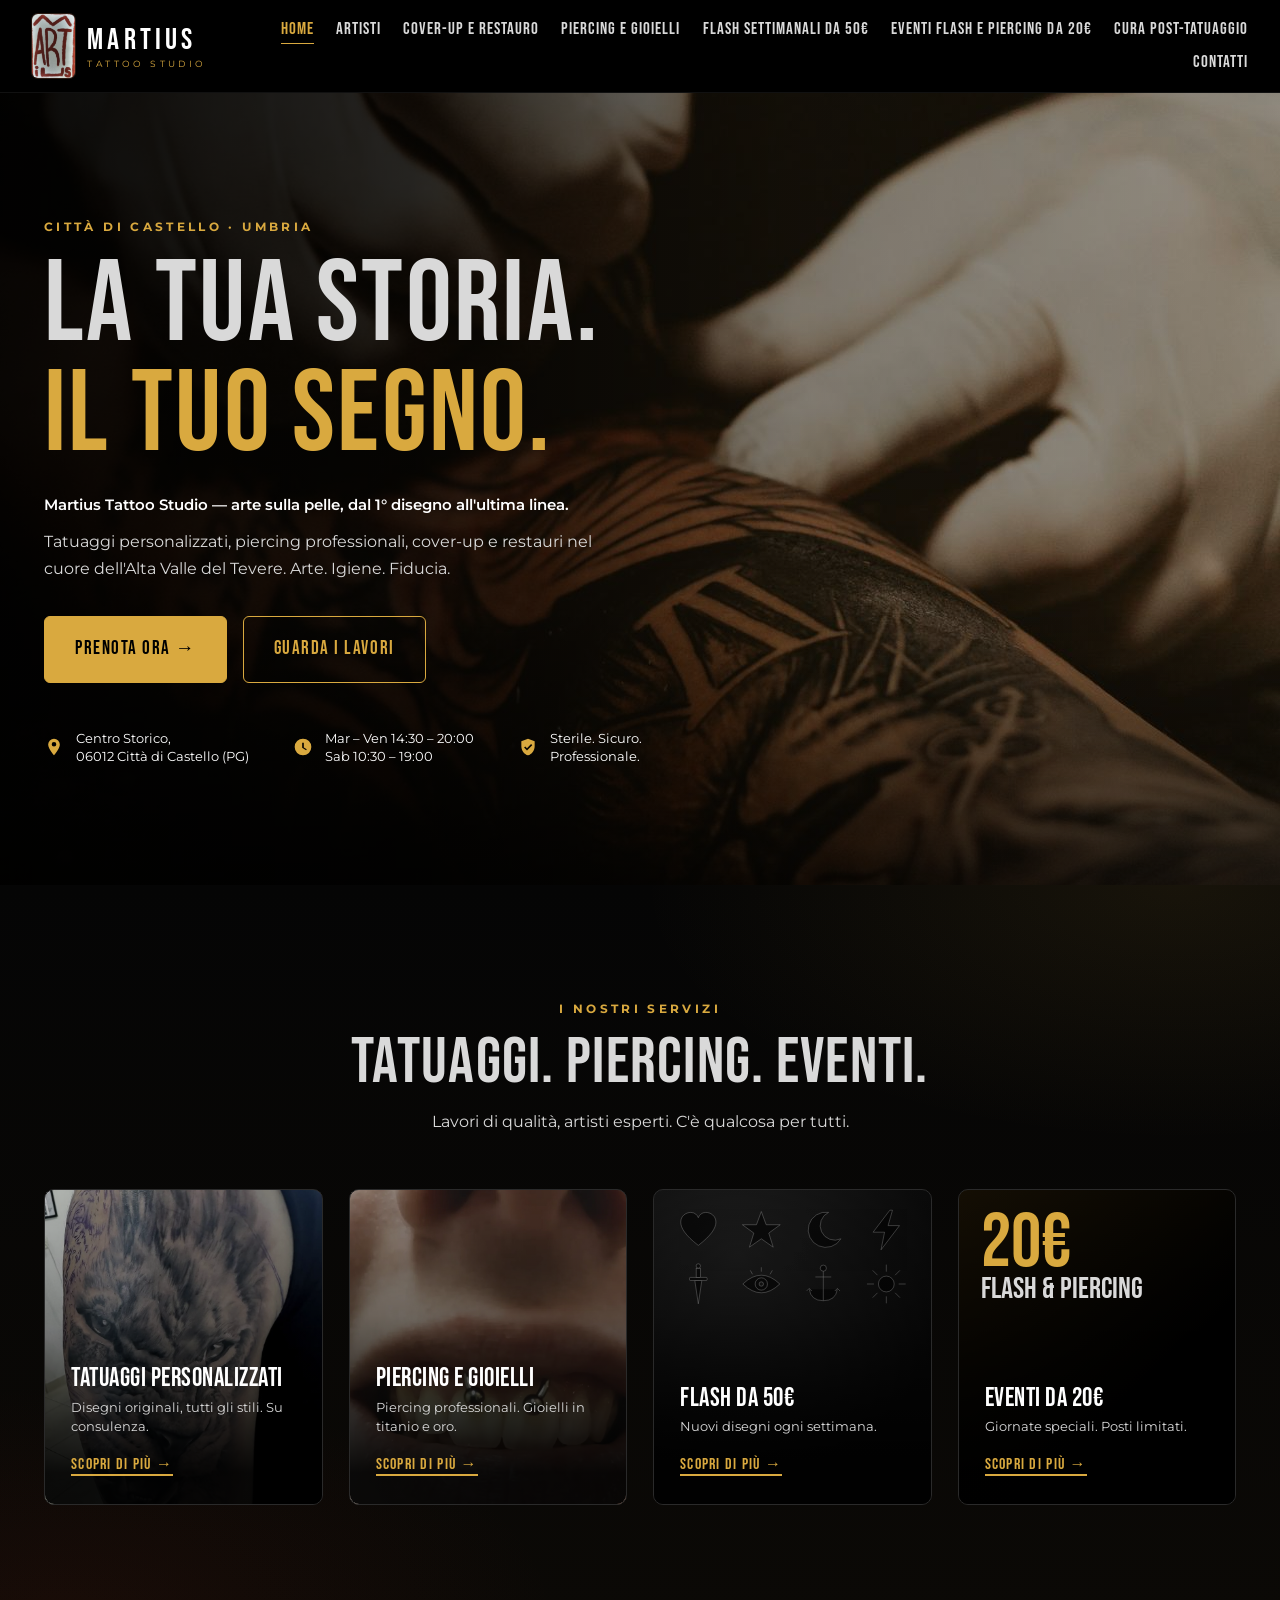
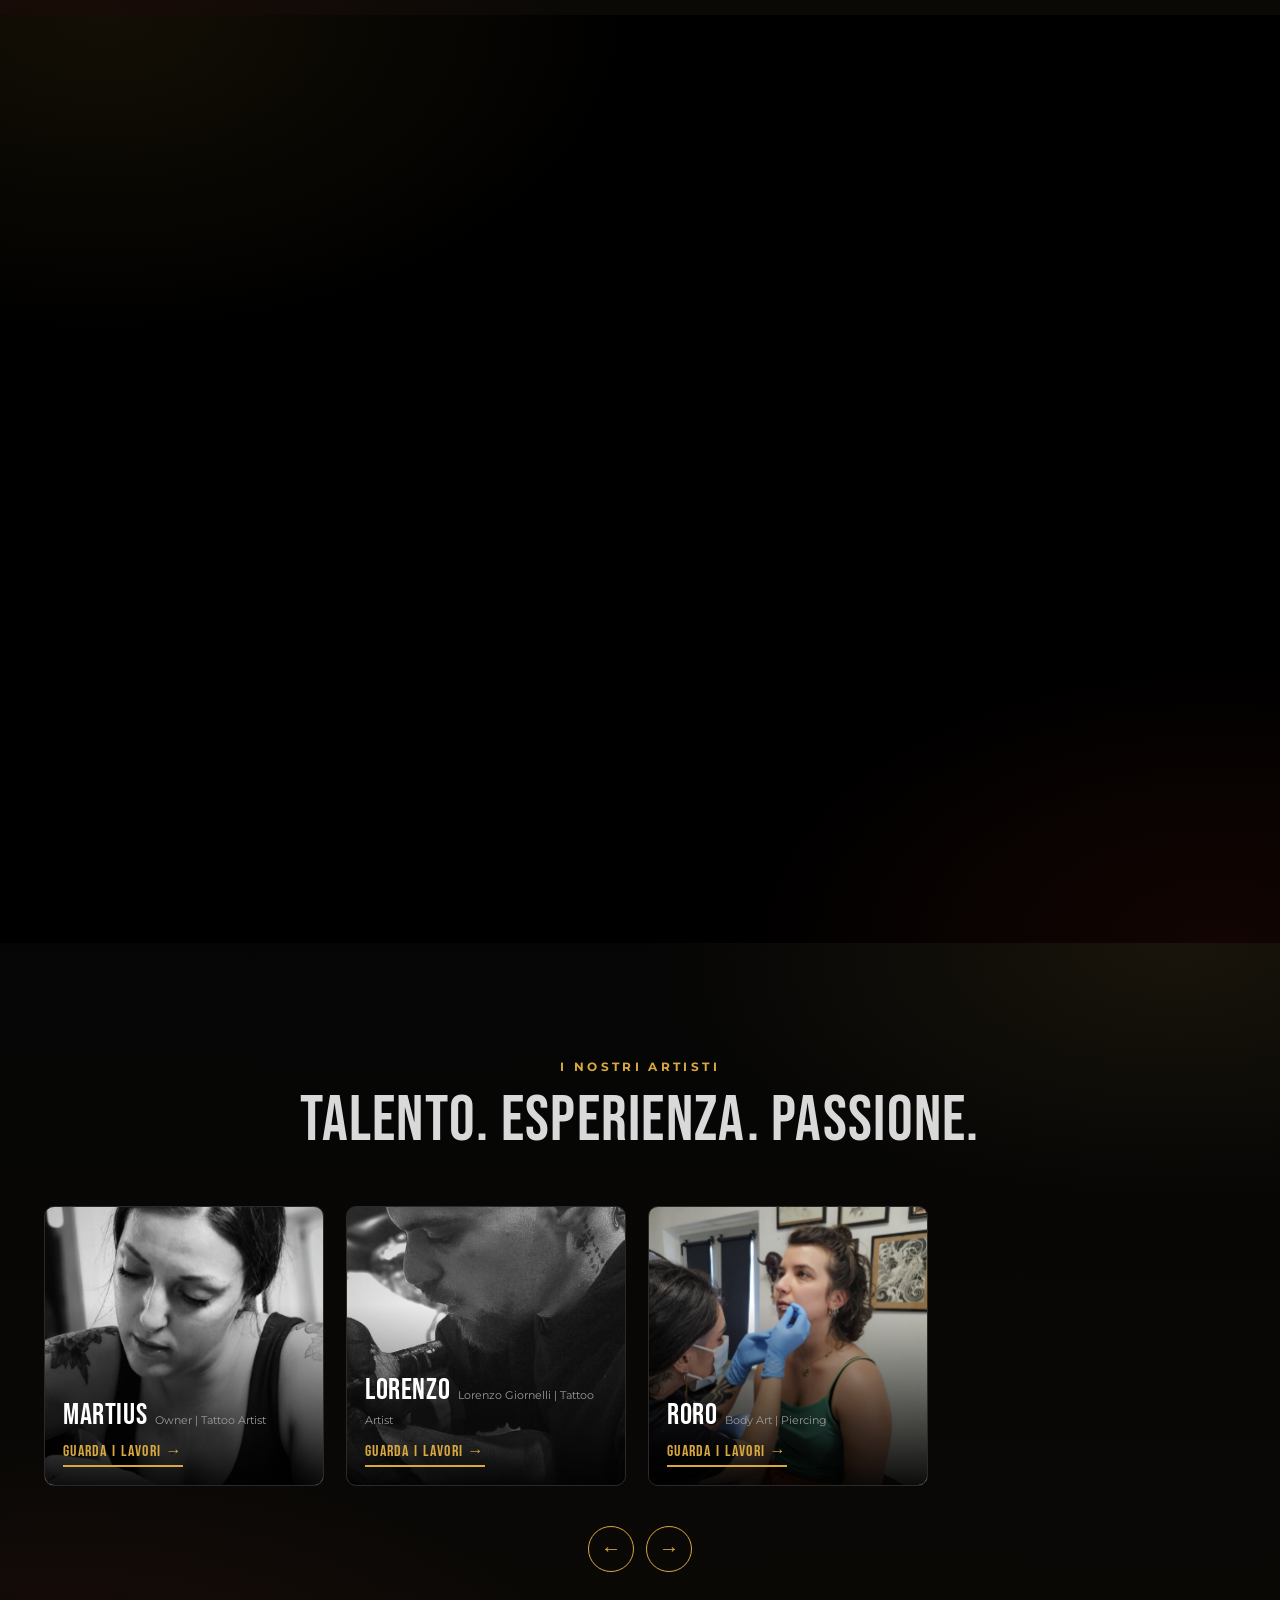
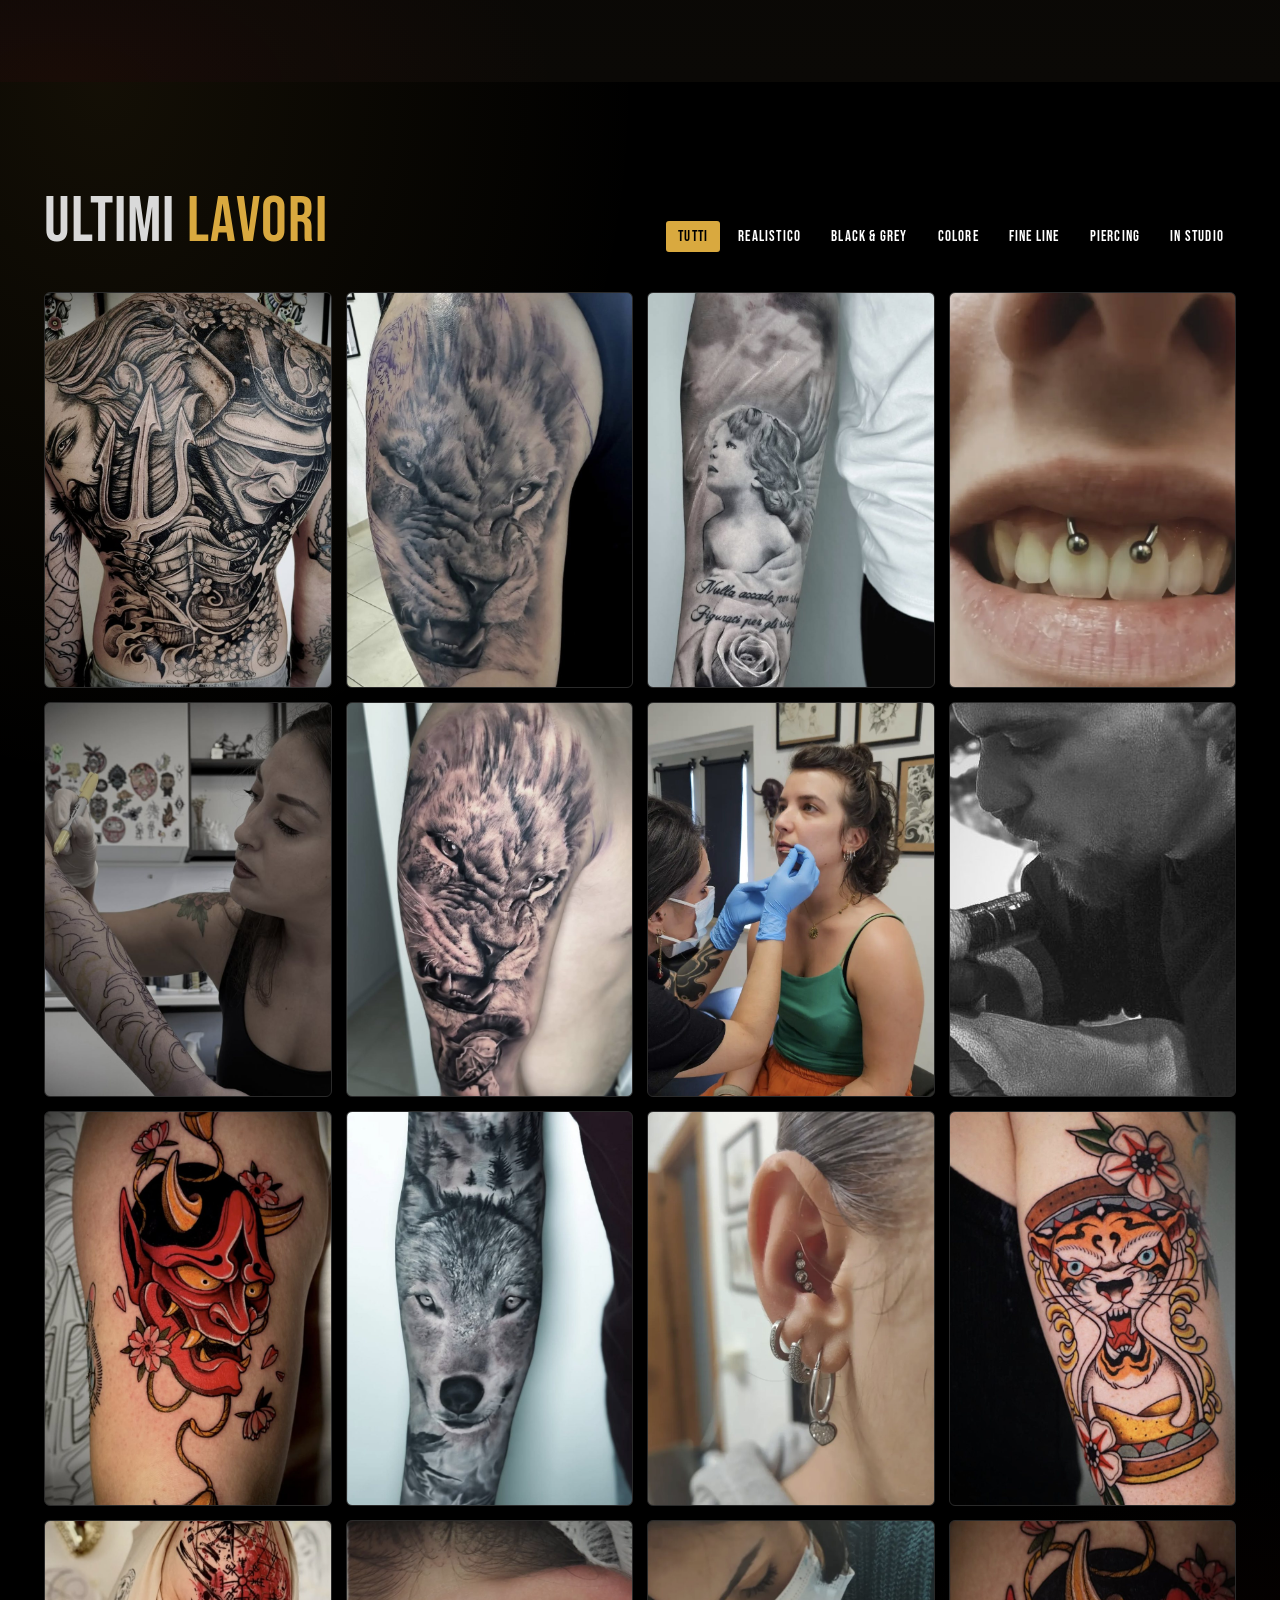
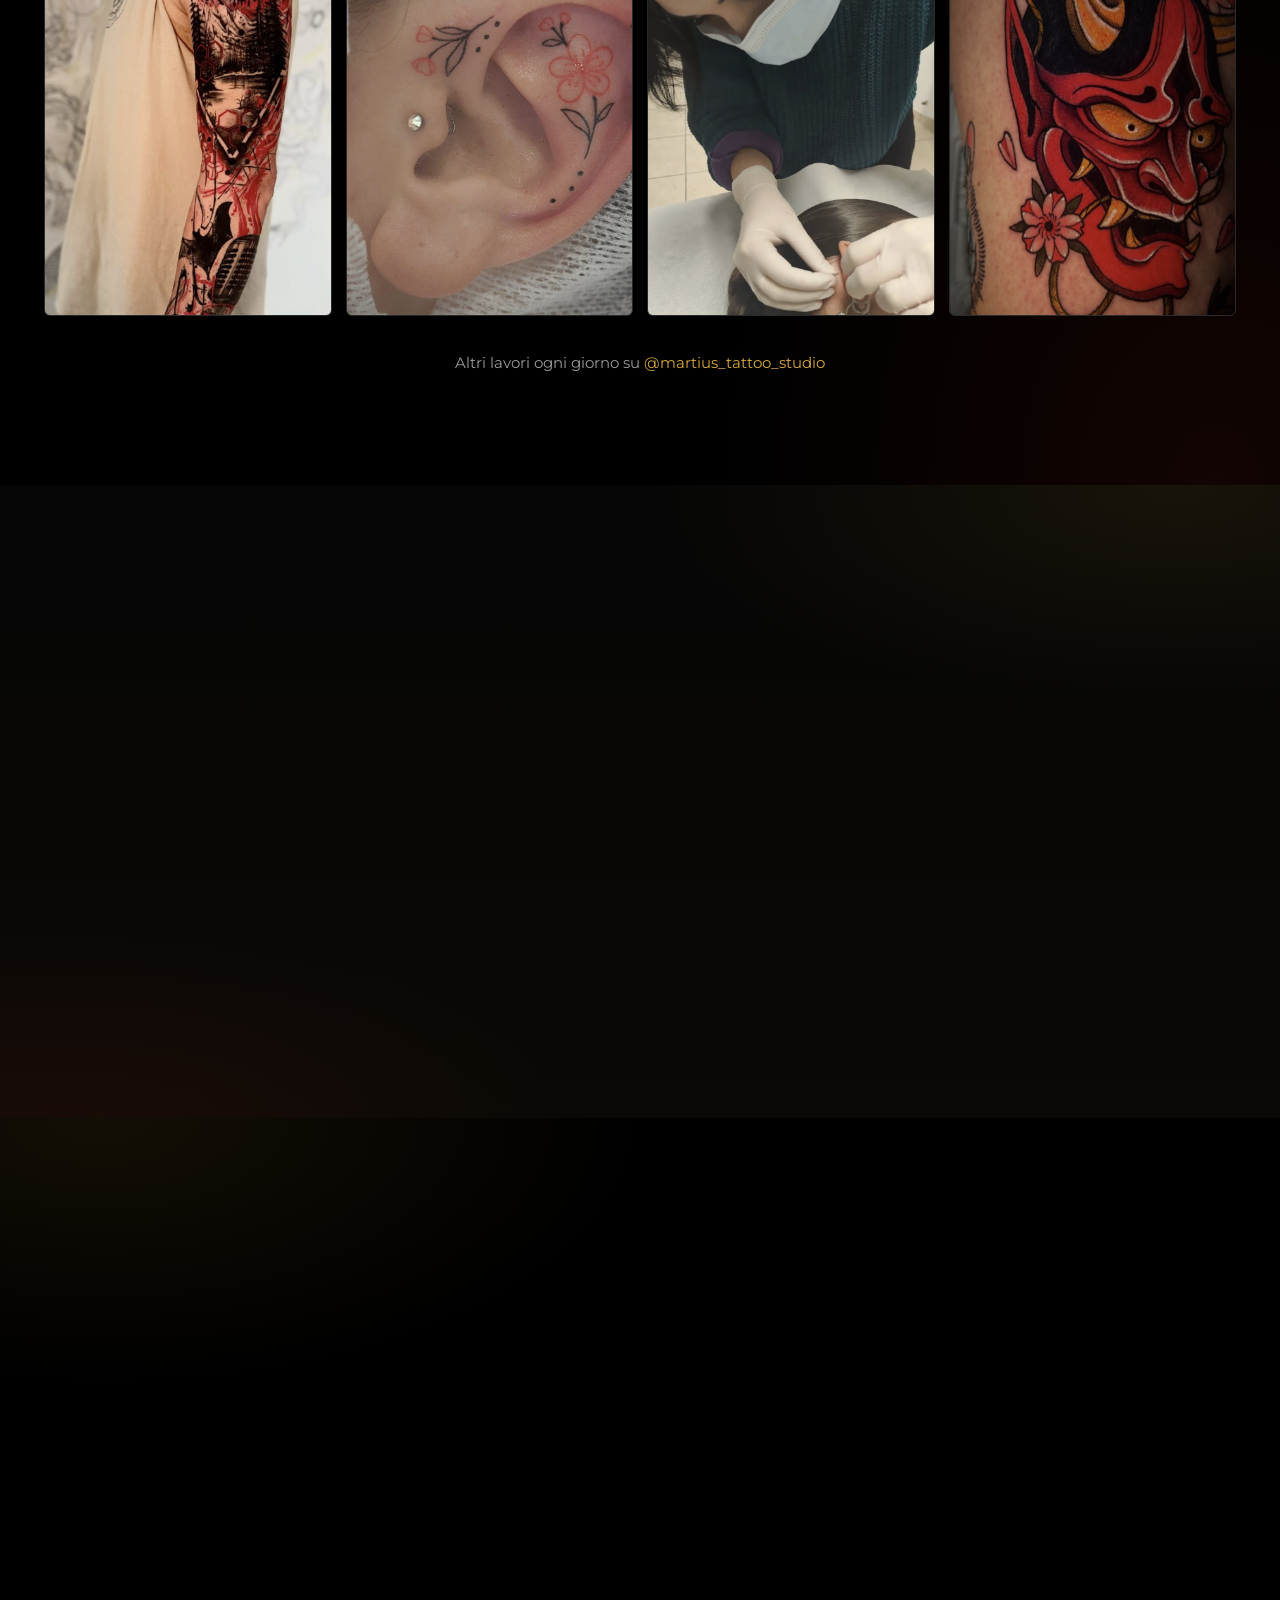
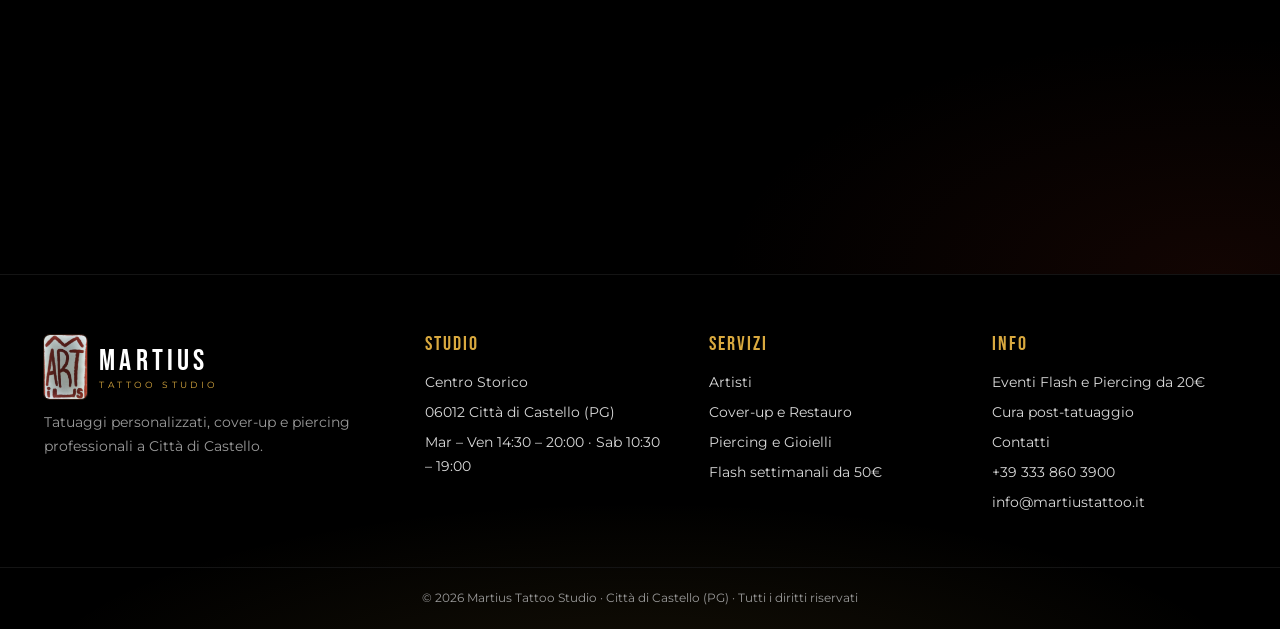
==== index.html @ 90e28e5b "Sito Martius Tattoo Studio Sito statico in 8 pagine per Martius Tattoo Studio a Città di Castello: h" ====
<!DOCTYPE html>
<html lang="it">
<head>
<meta charset="utf-8">
<meta name="viewport" content="width=device-width, initial-scale=1">
<title>Martius Tattoo Studio | Tatuaggi e Piercing a Città di Castello</title>
<meta name="description" content="Martius Tattoo Studio a Città di Castello (PG): tatuaggi personalizzati, piercing, cover-up, flash ed eventi. Prenota la tua consulenza.">
<meta property="og:title" content="Martius Tattoo Studio | Tatuaggi e Piercing a Città di Castello">
<meta property="og:description" content="Martius Tattoo Studio a Città di Castello (PG): tatuaggi personalizzati, piercing, cover-up, flash ed eventi. Prenota la tua consulenza.">
<meta property="og:image" content="img/martius-al-lavoro.jpg">
<link rel="icon" type="image/png" href="img/favicon.png">
<link rel="preconnect" href="https://fonts.googleapis.com">
<link rel="preconnect" href="https://fonts.gstatic.com" crossorigin>
<link href="https://fonts.googleapis.com/css2?family=Bebas+Neue&family=Montserrat:wght@400;500;600;700&display=swap" rel="stylesheet">
<link rel="stylesheet" href="css/style.css">
</head>
<body>
<header class="site-header">
  <div class="nav-wrap">
    <a href="index.html" class="logo" aria-label="Martius Tattoo Studio - Home">
      <img class="logo-img" src="img/logo-martius.png" alt="Logo Martius" width="171" height="253">
      <span class="logo-text">MARTIUS<small>TATTOO STUDIO</small></span>
    </a>
    <button class="burger" aria-label="Apri menu" aria-expanded="false"><span></span></button>
    <nav class="main-nav" aria-label="Menu principale">
      <ul>
        <li><a href="index.html" class="active" aria-current="page">Home</a></li>
        <li><a href="artisti.html">Artisti</a></li>
        <li><a href="cover-up.html">Cover-up e Restauro</a></li>
        <li><a href="piercing.html">Piercing e Gioielli</a></li>
        <li><a href="flash.html">Flash settimanali da 50€</a></li>
        <li><a href="eventi.html">Eventi Flash e Piercing da 20€</a></li>
        <li><a href="aftercare.html">Cura post-tatuaggio</a></li>
        <li><a href="contatti.html">Contatti</a></li>
      </ul>
    </nav>
  </div>
</header>
<main>
<section class="hero" style="background-image:url('img/hero-home.jpg')">
  <div class="container">
    <span class="eyebrow">Città di Castello · Umbria</span>
    <h1>LA TUA STORIA.<br><span class="gold">IL TUO SEGNO.</span></h1>
    <p class="tagline">Martius Tattoo Studio — arte sulla pelle, dal 1° disegno all'ultima linea.</p>
    <p class="lead">Tatuaggi personalizzati, piercing professionali, cover-up e restauri nel cuore dell'Alta Valle del Tevere. Arte. Igiene. Fiducia.</p>
    <div class="hero-actions">
      <a href="contatti.html#prenota" class="btn btn-gold">PRENOTA ORA →</a>
      <a href="#lavori" class="btn btn-outline">GUARDA I LAVORI</a>
    </div>
    <div class="hero-info">
      <div><svg viewBox="0 0 24 24"><path d="M12 2a7 7 0 0 0-7 7c0 5.2 7 13 7 13s7-7.8 7-13a7 7 0 0 0-7-7zm0 9.5A2.5 2.5 0 1 1 12 6a2.5 2.5 0 0 1 0 5.5z"/></svg><span>Centro Storico,<br>06012 Città di Castello (PG)</span></div>
      <div><svg viewBox="0 0 24 24"><path d="M12 2a10 10 0 1 0 0 20 10 10 0 0 0 0-20zm1 10.6 3.5 2.1-.8 1.3L11 13V7h2z"/></svg><span>Mar – Ven 14:30 – 20:00<br>Sab 10:30 – 19:00</span></div>
      <div><svg viewBox="0 0 24 24"><path d="M12 2 4 5v6c0 5 3.4 9.7 8 11 4.6-1.3 8-6 8-11V5zm-1.2 14.2-3.5-3.5 1.4-1.4 2.1 2.1 4.9-4.9 1.4 1.4z"/></svg><span>Sterile. Sicuro.<br>Professionale.</span></div>
    </div>
  </div>
</section>

<section class="section">
  <div class="container">
    <div class="section-head center reveal">
      <span class="eyebrow">I nostri servizi</span>
      <h2>TATUAGGI. PIERCING. EVENTI.</h2>
      <p class="lead">Lavori di qualità, artisti esperti. C'è qualcosa per tutti.</p>
    </div>
    <div class="grid-4">
      <a href="artisti.html" class="service-card reveal" style="background-image:url('img/leone-spalla.jpg')">
        <div><h3>TATUAGGI PERSONALIZZATI</h3><p>Disegni originali, tutti gli stili. Su consulenza.</p><span class="link-gold">SCOPRI DI PIÙ →</span></div>
      </a>
      <a href="piercing.html" class="service-card reveal" style="background-image:url('img/piercing-smiley.jpg')">
        <div><h3>PIERCING E GIOIELLI</h3><p>Piercing professionali. Gioielli in titanio e oro.</p><span class="link-gold">SCOPRI DI PIÙ →</span></div>
      </a>
      <a href="flash.html" class="service-card flash-bg reveal">
        <div class="flash-icons"><svg viewBox="0 0 100 100" aria-hidden="true"><path class="fill-red" d="M50 85C20 62 10 45 10 32 10 18 22 10 33 10c9 0 15 6 17 12 2-6 8-12 17-12 11 0 23 8 23 22 0 13-10 30-40 53z"/></svg><svg viewBox="0 0 100 100" aria-hidden="true"><polygon class="fill-gold" points="50,8 61,38 93,38 67,57 77,89 50,70 23,89 33,57 7,38 39,38"/></svg><svg viewBox="0 0 100 100" aria-hidden="true"><path class="fill-gold" d="M62 10a40 40 0 1 0 28 60A32 32 0 1 1 62 10z"/></svg><svg viewBox="0 0 100 100" aria-hidden="true"><polygon class="fill-gold" points="58,5 20,55 46,55 38,95 80,40 54,40 64,5"/></svg><svg viewBox="0 0 100 100" aria-hidden="true"><polygon points="50,95 42,42 58,42"/><rect class="fill-gold" x="30" y="35" width="40" height="7" rx="2"/><rect x="45" y="14" width="10" height="21"/><circle class="fill-red" cx="50" cy="9" r="5"/></svg><svg viewBox="0 0 100 100" aria-hidden="true"><path d="M8 50Q50 10 92 50 50 90 8 50z"/><circle class="fill-gold" cx="50" cy="50" r="14"/><circle cx="50" cy="50" r="5" style="fill:#111"/><path d="M30 28l-5-9M50 22V12M70 28l5-9"/></svg><svg viewBox="0 0 100 100" aria-hidden="true"><circle cx="50" cy="14" r="7"/><path d="M50 21v67M32 34h36M18 62q4 26 32 26t32-26M12 66l6-6 6 6M76 66l6-6 6 6"/></svg><svg viewBox="0 0 100 100" aria-hidden="true"><circle class="fill-gold" cx="50" cy="50" r="18"/><path d="M50 6v16M50 78v16M6 50h16M78 50h16M19 19l11 11M70 70l11 11M81 19 70 30M30 70 19 81"/></svg></div>
        <div><h3>FLASH DA 50€</h3><p>Nuovi disegni ogni settimana.</p><span class="link-gold">SCOPRI DI PIÙ →</span></div>
      </a>
      <a href="eventi.html" class="service-card event-bg reveal">
        <div class="event-badge">20€<small>FLASH &amp; PIERCING</small></div>
        <div><h3>EVENTI DA 20€</h3><p>Giornate speciali. Posti limitati.</p><span class="link-gold">SCOPRI DI PIÙ →</span></div>
      </a>
    </div>
  </div>
</section>

<section class="section">
  <div class="container grid-2">
    <div class="split-img reveal" style="background-image:url('img/schiena-samurai.jpg')"></div>
    <div class="split-text reveal">
      <span class="eyebrow">Diamo nuova vita</span>
      <h2 class="big-title">COVER-UP<br><span class="gold">E RESTAURO</span></h2>
      <p class="tagline">Copriamo. Ripariamo. Trasformiamo.</p>
      <p>Linee sbiadite, colori spenti, un nome che non vuoi più vedere: valutiamo insieme il tatuaggio esistente e progettiamo una copertura o un restauro su misura per ridargli carattere.</p>
      <a href="cover-up.html" class="btn btn-gold">SCOPRI COVER-UP E RESTAURO</a>
    </div>
  </div>
</section>

<section class="section">
  <div class="container">
    <div class="section-head center reveal">
      <span class="eyebrow">I nostri artisti</span>
      <h2>TALENTO. ESPERIENZA. PASSIONE.</h2>
    </div>
    <div class="artists-track">
      <a href="artisti.html#martius" class="artist-card" style="background-image:url('img/martius-owner.jpg')">
        <div><h3>MARTIUS</h3><span class="styles">Owner | Tattoo Artist</span><br><span class="link-gold">GUARDA I LAVORI →</span></div>
      </a>
      <a href="artisti.html#lorenzo" class="artist-card" style="background-image:url('img/lorenzo-giornelli.jpg')">
        <div><h3>LORENZO</h3><span class="styles">Lorenzo Giornelli | Tattoo Artist</span><br><span class="link-gold">GUARDA I LAVORI →</span></div>
      </a>
      <a href="artisti.html#roro" class="artist-card" style="background-image:url('img/piercing-in-studio.jpg')">
        <div><h3>RORO</h3><span class="styles">Body Art | Piercing</span><br><span class="link-gold">GUARDA I LAVORI →</span></div>
      </a>
    </div>
    <div class="track-controls">
      <button data-scroll="-1" aria-label="Precedente">←</button>
      <button data-scroll="1" aria-label="Successivo">→</button>
    </div>
  </div>
</section>

<section class="section" id="lavori">
  <div class="container">
    <div class="gallery-head">
      <h2 class="reveal">ULTIMI <span class="gold">LAVORI</span></h2>
      <div class="filters" data-target="#gallery">
        <button class="active" data-filter="all">TUTTI</button>
        <button data-filter="realistico">REALISTICO</button>
        <button data-filter="black-grey">BLACK &amp; GREY</button>
        <button data-filter="colore">COLORE</button>
        <button data-filter="fine-line">FINE LINE</button>
        <button data-filter="piercing">PIERCING</button>
        <button data-filter="studio">IN STUDIO</button>
      </div>
    </div>
    <div class="gallery" id="gallery">
    <figure data-cat="black-grey realistico" data-full="img/schiena-samurai.jpg" aria-label="Schiena completa: samurai e Poseidone" role="button" tabindex="0" style="background-image:url('img/schiena-samurai.jpg')"></figure>
    <figure data-cat="black-grey realistico" data-full="img/leone-spalla.jpg" aria-label="Leone realistico sulla spalla" role="button" tabindex="0" style="background-image:url('img/leone-spalla.jpg')"></figure>
    <figure data-cat="black-grey realistico" data-full="img/angelo-realistico.jpg" aria-label="Angelo e rosa realistici sull'avambraccio" role="button" tabindex="0" style="background-image:url('img/angelo-realistico.jpg')"></figure>
    <figure data-cat="piercing" data-full="img/piercing-smiley.jpg" aria-label="Piercing smiley" role="button" tabindex="0" style="background-image:url('img/piercing-smiley.jpg')"></figure>
    <figure data-cat="studio" data-full="img/martius-al-lavoro.jpg" aria-label="Martius al lavoro in studio" role="button" tabindex="0" style="background-image:url('img/martius-al-lavoro.jpg')"></figure>
    <figure data-cat="black-grey realistico" data-full="img/leone-spalla-2.jpg" aria-label="Leone realistico, vista laterale" role="button" tabindex="0" style="background-image:url('img/leone-spalla-2.jpg')"></figure>
    <figure data-cat="piercing studio" data-full="img/piercing-in-studio.jpg" aria-label="Piercing al labbro in studio" role="button" tabindex="0" style="background-image:url('img/piercing-in-studio.jpg')"></figure>
    <figure data-cat="studio" data-full="img/lorenzo-giornelli.jpg" aria-label="Lorenzo Giornelli al lavoro" role="button" tabindex="0" style="background-image:url('img/lorenzo-giornelli.jpg')"></figure>
    <figure data-cat="colore" data-full="img/hannya-colore.jpg" aria-label="Maschera hannya a colori con fiori di ciliegio" role="button" tabindex="0" style="background-image:url('img/hannya-colore.jpg')"></figure>
    <figure data-cat="black-grey realistico" data-full="img/lupo-realistico.jpg" aria-label="Lupo realistico sull'avambraccio" role="button" tabindex="0" style="background-image:url('img/lupo-realistico.jpg')"></figure>
    <figure data-cat="piercing" data-full="img/piercing-orecchio.jpg" aria-label="Piercing multipli all'orecchio" role="button" tabindex="0" style="background-image:url('img/piercing-orecchio.jpg')"></figure>
    <figure data-cat="colore" data-full="img/tigre-clessidra.jpg" aria-label="Tigre e clessidra a colori" role="button" tabindex="0" style="background-image:url('img/tigre-clessidra.jpg')"></figure>
    <figure data-cat="colore" data-full="img/manica-rosso-nero.jpg" aria-label="Manica rosso e nero" role="button" tabindex="0" style="background-image:url('img/manica-rosso-nero.jpg')"></figure>
    <figure data-cat="fine-line piercing" data-full="img/fine-line-orecchio.jpg" aria-label="Fine line floreale sull'orecchio con piercing" role="button" tabindex="0" style="background-image:url('img/fine-line-orecchio.jpg')"></figure>
    <figure data-cat="piercing studio" data-full="img/piercing-orecchio-lavoro.jpg" aria-label="Piercing all'orecchio in studio" role="button" tabindex="0" style="background-image:url('img/piercing-orecchio-lavoro.jpg')"></figure>
    <figure data-cat="colore" data-full="img/hannya-colore-2.jpg" aria-label="Maschera hannya, dettaglio" role="button" tabindex="0" style="background-image:url('img/hannya-colore-2.jpg')"></figure>
    </div>
    <p class="center sub" style="margin-top:34px">Altri lavori ogni giorno su <a class="gold" href="https://www.instagram.com/martius_tattoo_studio/" target="_blank" rel="noopener">@martius_tattoo_studio</a></p>
  </div>
</section>

<section class="section">
  <div class="container">
    <div class="section-head center reveal">
      <span class="eyebrow">Perché scegliere Martius</span>
      <h2>FATTO BENE. <span class="gold">FATTO PER TE.</span></h2>
    </div>
    <div class="grid-3">
      <div class="card reveal">
        <svg class="icon" viewBox="0 0 24 24"><path d="M12 20h9M16.5 3.5a2.1 2.1 0 0 1 3 3L7 19l-4 1 1-4z"/></svg>
        <h3>PROGETTO SU MISURA</h3>
        <p>Ogni tatuaggio nasce da una consulenza gratuita: ascoltiamo la tua idea e la disegniamo solo per te.</p>
      </div>
      <div class="card reveal">
        <svg class="icon" viewBox="0 0 24 24"><path d="M12 2 4 5v6c0 5 3.4 9.7 8 11 4.6-1.3 8-6 8-11V5z"/><path d="m9 12 2 2 4-4"/></svg>
        <h3>IGIENE CERTIFICATA</h3>
        <p>Materiale sterile e monouso, superfici sanificate e procedure conformi alle norme igienico-sanitarie.</p>
      </div>
      <div class="card reveal">
        <svg class="icon" viewBox="0 0 24 24"><path d="M20.8 4.6a5.5 5.5 0 0 0-7.8 0L12 5.7l-1-1a5.5 5.5 0 0 0-7.8 7.7l1 1L12 21l7.8-7.6 1-1a5.5 5.5 0 0 0 0-7.8z"/></svg>
        <h3>SEGUITI ANCHE DOPO</h3>
        <p>Istruzioni scritte per la cura e un ritocco di controllo: restiamo al tuo fianco fino alla guarigione.</p>
      </div>
    </div>
  </div>
</section>

<section class="section" id="visita">
  <div class="container visit">
    <div class="reveal">
      <h2>VIENI DA<br><span class="gold">MARTIUS</span></h2>
      <ul class="contact-list">
        <li><svg viewBox="0 0 24 24"><path d="M12 2a7 7 0 0 0-7 7c0 5.2 7 13 7 13s7-7.8 7-13a7 7 0 0 0-7-7zm0 9.5A2.5 2.5 0 1 1 12 6a2.5 2.5 0 0 1 0 5.5z"/></svg><span>Centro Storico, 06012 Città di Castello (PG)</span></li>
        <li><svg viewBox="0 0 24 24"><path d="M6.6 10.8a15.1 15.1 0 0 0 6.6 6.6l2.2-2.2a1 1 0 0 1 1-.25 11.4 11.4 0 0 0 3.6.57 1 1 0 0 1 1 1V20a1 1 0 0 1-1 1A17 17 0 0 1 3 4a1 1 0 0 1 1-1h3.5a1 1 0 0 1 1 1c0 1.25.2 2.45.57 3.57a1 1 0 0 1-.25 1z"/></svg><a href="tel:+393338603900">+39 333 860 3900</a></li>
        <li><svg viewBox="0 0 24 24"><path d="M20 4H4a2 2 0 0 0-2 2v12a2 2 0 0 0 2 2h16a2 2 0 0 0 2-2V6a2 2 0 0 0-2-2zm0 4-8 5-8-5V6l8 5 8-5z"/></svg><a href="mailto:info@martiustattoo.it">info@martiustattoo.it</a></li>
        <li><svg viewBox="0 0 24 24"><path d="M12 2a10 10 0 1 0 0 20 10 10 0 0 0 0-20zm1 10.6 3.5 2.1-.8 1.3L11 13V7h2z"/></svg><span>Mar – Ven 14:30 – 20:00 · Sab 10:30 – 19:00 — su appuntamento</span></li>
      </ul>
      <a href="contatti.html#prenota" class="btn btn-gold">PRENOTA IL TUO APPUNTAMENTO →</a><br>
      <a href="https://www.google.com/maps/dir/?api=1&destination=Citt%C3%A0+di+Castello+PG" target="_blank" rel="noopener" class="directions"><svg viewBox="0 0 24 24"><path d="M12 2a7 7 0 0 0-7 7c0 5.2 7 13 7 13s7-7.8 7-13a7 7 0 0 0-7-7zm0 9.5A2.5 2.5 0 1 1 12 6a2.5 2.5 0 0 1 0 5.5z"/></svg> Indicazioni stradali →</a>
      <div class="socials">
        <a href="https://www.instagram.com/martius_tattoo_studio/" target="_blank" rel="noopener" aria-label="Instagram"><svg viewBox="0 0 24 24"><path d="M12 7a5 5 0 1 0 0 10 5 5 0 0 0 0-10zm0 8.2a3.2 3.2 0 1 1 0-6.4 3.2 3.2 0 0 1 0 6.4zM17.3 5.5a1.2 1.2 0 1 0 0 2.4 1.2 1.2 0 0 0 0-2.4zM12 2c-2.7 0-3 0-4.1.06C4.3 2.2 2.2 4.3 2.06 7.9 2 9 2 9.3 2 12s0 3 .06 4.1c.16 3.6 2.24 5.7 5.84 5.84C9 22 9.3 22 12 22s3 0 4.1-.06c3.6-.16 5.7-2.24 5.84-5.84C22 15 22 14.7 22 12s0-3-.06-4.1C21.8 4.3 19.7 2.2 16.1 2.06 15 2 14.7 2 12 2zm0 1.8c2.67 0 2.98 0 4.04.06 2.7.12 3.97 1.4 4.1 4.1.05 1.05.06 1.37.06 4.04s0 2.98-.06 4.04c-.13 2.7-1.4 3.97-4.1 4.1-1.06.05-1.37.06-4.04.06s-2.98 0-4.04-.06c-2.7-.13-3.97-1.4-4.1-4.1C3.8 14.98 3.8 14.67 3.8 12s0-2.98.06-4.04c.13-2.7 1.4-3.97 4.1-4.1C9.02 3.8 9.33 3.8 12 3.8z"/></svg></a>
        <a href="https://wa.me/393338603900" target="_blank" rel="noopener" aria-label="WhatsApp"><svg viewBox="0 0 24 24"><path d="M12 2a10 10 0 0 0-8.6 15.1L2 22l5-1.3A10 10 0 1 0 12 2zm5.3 14.1c-.2.6-1.3 1.2-1.8 1.2-.5.1-1 .1-3.3-.8-2.8-1.2-4.6-4-4.7-4.2-.1-.2-1.1-1.5-1.1-2.9s.7-2 1-2.3c.2-.3.5-.3.7-.3h.5c.2 0 .4 0 .6.5l.9 2.1c.1.2.1.4 0 .5l-.3.5-.4.5c-.1.1-.3.3-.1.6.2.3.8 1.3 1.7 2.1 1.2 1 2.1 1.4 2.4 1.5.3.1.5.1.6-.1l.9-1.1c.2-.3.4-.2.7-.1l2 1c.3.1.5.2.5.3.1.2.1.6-.1 1.1z"/></svg></a>
        <a href="#" aria-label="Facebook"><svg viewBox="0 0 24 24"><path d="M14 8V6.2c0-.8.2-1.2 1.4-1.2H17V2h-2.6C11.3 2 10 3.5 10 6v2H8v3h2v11h4V11h2.6l.4-3z"/></svg></a>
        <a href="#" aria-label="TikTok"><svg viewBox="0 0 24 24"><path d="M16.6 2h-3.3v13.4a2.9 2.9 0 1 1-2-2.75V9.3a6.2 6.2 0 1 0 5.3 6.1V8.6a7.6 7.6 0 0 0 4.4 1.4V6.7a4.4 4.4 0 0 1-4.4-4.7z"/></svg></a>
      </div>
    </div>
    <div class="map reveal">
      <iframe src="https://maps.google.com/maps?q=Citt%C3%A0+di+Castello+PG&z=15&output=embed" loading="lazy" title="Mappa Martius Tattoo Studio, Città di Castello" referrerpolicy="no-referrer-when-downgrade"></iframe>
    </div>
  </div>
</section>
</main>
<footer class="site-footer">
  <div class="container footer-grid">
    <div>
      <a href="index.html" class="logo"><img class="logo-img" src="img/logo-martius.png" alt="Logo Martius" width="171" height="253"><span class="logo-text">MARTIUS<small>TATTOO STUDIO</small></span></a>
      <p class="sub">Tatuaggi personalizzati, cover-up e piercing professionali a Città di Castello.</p>
    </div>
    <div><h4>STUDIO</h4><ul><li>Centro Storico</li><li>06012 Città di Castello (PG)</li><li>Mar – Ven 14:30 – 20:00 · Sab 10:30 – 19:00</li></ul></div>
    <div><h4>SERVIZI</h4><ul><li><a href="artisti.html">Artisti</a></li><li><a href="cover-up.html">Cover-up e Restauro</a></li><li><a href="piercing.html">Piercing e Gioielli</a></li><li><a href="flash.html">Flash settimanali da 50€</a></li></ul></div>
    <div><h4>INFO</h4><ul><li><a href="eventi.html">Eventi Flash e Piercing da 20€</a></li><li><a href="aftercare.html">Cura post-tatuaggio</a></li><li><a href="contatti.html">Contatti</a></li><li><a href="tel:+393338603900">+39 333 860 3900</a></li><li><a href="mailto:info@martiustattoo.it">info@martiustattoo.it</a></li></ul></div>
  </div>
  <div class="footer-bottom">© <span class="year">2026</span> Martius Tattoo Studio · Città di Castello (PG) · Tutti i diritti riservati</div>
</footer>
<script src="js/main.js"></script>
</body>
</html>
---- css/style.css ----
/* =========================================================
   MARTIUS TATTOO STUDIO — stile principale
   Palette: nero, grigio chiaro, oro
   ========================================================= */
:root {
  --black: #000;
  --ink: #0b0b0b;
  --card: #121212;
  --line: #2a2a2a;
  --text: #d9d9d9;
  --muted: #9a9a9a;
  --gold: #d9a93f;
  --gold-dark: #b98b26;
  --white: #fff;
  --head: "Bebas Neue", "Oswald", Impact, sans-serif;
  --body: "Montserrat", "Poppins", Arial, sans-serif;
  --max: 1240px;
  --radius: 10px;
}

* { box-sizing: border-box; margin: 0; padding: 0; }
html { scroll-behavior: smooth; }
html, body { overflow-x: hidden; }
body {
  background: var(--black);
  color: var(--text);
  font-family: var(--body);
  font-size: 15px;
  line-height: 1.7;
  -webkit-font-smoothing: antialiased;
}
img { max-width: 100%; display: block; }
a { color: inherit; text-decoration: none; }
ul { list-style: none; }

h1, h2, h3, h4 {
  font-family: var(--head);
  font-weight: 400;
  letter-spacing: .02em;
  line-height: .95;
  color: var(--text);
}
h1 { font-size: clamp(64px, 9vw, 120px); }
h2 { font-size: clamp(40px, 5vw, 64px); }
h3 { font-size: 28px; }
.gold { color: var(--gold); }

.container { width: 100%; max-width: var(--max); margin: 0 auto; padding: 0 24px; }
.section { padding: 110px 0; }
.section.tight { padding: 70px 0; }
.center { text-align: center; }

.eyebrow {
  display: inline-block;
  font-family: var(--body);
  font-size: 12px;
  font-weight: 700;
  letter-spacing: .28em;
  text-transform: uppercase;
  color: var(--gold);
  margin-bottom: 14px;
}
.lead { color: var(--text); font-size: 16px; max-width: 560px; }
.sub { color: var(--muted); margin-top: 12px; }
.section-head { margin-bottom: 54px; }
.section-head.center .lead { margin: 14px auto 0; }

/* ---------- Pulsanti ---------- */
.btn {
  display: inline-flex; align-items: center; gap: 8px;
  font-family: var(--head);
  font-size: 19px;
  letter-spacing: .08em;
  padding: 16px 30px;
  border-radius: 6px;
  border: 1px solid var(--gold);
  transition: .25s ease;
  cursor: pointer;
}
.btn-gold { background: var(--gold); color: #000; }
.btn-gold:hover { background: var(--gold-dark); border-color: var(--gold-dark); }
.btn-outline { background: transparent; color: var(--gold); }
.btn-outline:hover { background: var(--gold); color: #000; }
.link-gold {
  font-family: var(--head); font-size: 18px; letter-spacing: .08em;
  color: var(--gold); border-bottom: 2px solid var(--gold);
}
.link-gold:hover { color: var(--white); border-color: var(--white); }

/* ---------- Header / menu ---------- */
.site-header {
  position: sticky; top: 0; z-index: 100;
  background: #000;
  border-bottom: 1px solid #111;
}
.nav-wrap {
  max-width: 1440px; margin: 0 auto;
  display: flex; align-items: center; justify-content: space-between;
  padding: 14px 32px; gap: 30px;
}
.logo { display: flex; align-items: center; gap: 12px; flex-shrink: 0; }
.logo-mark {
  width: 58px; height: 58px; border-radius: 8px;
  background: #fff;
  display: grid; place-items: center;
}
.logo-mark svg { width: 40px; height: 40px; }
.logo-img { height: 64px; width: auto; border-radius: 6px; box-shadow: 0 0 0 1px #2a1a12; }
.logo-text { font-family: var(--head); font-size: 30px; letter-spacing: .14em; color: var(--white); line-height: 1; }
.logo-text small { display: block; font-family: var(--body); font-size: 9px; letter-spacing: .38em; color: var(--gold); margin-top: 4px; }

.main-nav ul { display: flex; flex-wrap: wrap; justify-content: flex-end; gap: 4px 22px; }
.main-nav a {
  font-family: var(--head);
  font-size: 17px;
  letter-spacing: .06em;
  color: var(--text);
  padding: 4px 0;
  border-bottom: 1px solid transparent;
  transition: .2s;
}
.main-nav a:hover { color: var(--gold); }
.main-nav a.active { color: var(--gold); border-bottom-color: var(--gold); }

.burger { display: none; background: none; border: 0; cursor: pointer; width: 40px; height: 40px; position: relative; }
.burger span, .burger::before, .burger::after {
  content: ""; position: absolute; left: 8px; right: 8px; height: 2px; background: var(--text); transition: .3s;
}
.burger::before { top: 12px; } .burger span { top: 19px; } .burger::after { top: 26px; }
.nav-open .burger::before { top: 19px; transform: rotate(45deg); }
.nav-open .burger::after { top: 19px; transform: rotate(-45deg); }
.nav-open .burger span { opacity: 0; }

/* ---------- Hero ---------- */
.hero {
  position: relative; min-height: 88vh;
  display: flex; align-items: center;
  background: #000 center/cover no-repeat;
  overflow: hidden;
}
/* foto a tutto schermo: scura a sinistra per il testo, tono caldo */
.hero::before {
  content: ""; position: absolute; inset: 0; z-index: 1;
  background:
    linear-gradient(90deg, rgba(0,0,0,.94) 0%, rgba(0,0,0,.78) 32%, rgba(0,0,0,.25) 62%, rgba(0,0,0,.15) 100%),
    linear-gradient(0deg, rgba(0,0,0,.7) 0%, transparent 35%),
    linear-gradient(rgba(90,45,5,.22), rgba(90,45,5,.22));
}
@media (max-width: 1000px) {
  .hero::before { background: linear-gradient(0deg, rgba(0,0,0,.9), rgba(0,0,0,.55)), linear-gradient(rgba(90,45,5,.2), rgba(90,45,5,.2)); }
}
.hero .container { position: relative; z-index: 2; padding-top: 60px; padding-bottom: 60px; }
.hero h1 { margin-bottom: 22px; }
.hero .tagline { font-weight: 600; color: var(--white); margin-bottom: 10px; }
.hero .lead { margin-bottom: 34px; }
.hero-actions { display: flex; gap: 16px; flex-wrap: wrap; }
.hero-info { display: flex; flex-wrap: wrap; gap: 26px 44px; margin-top: 46px; }
.hero-info div { display: flex; align-items: center; gap: 12px; font-size: 13px; line-height: 1.4; color: var(--white); }
.hero-info svg { width: 20px; height: 20px; fill: var(--gold); flex-shrink: 0; }

.page-hero { min-height: 72vh; }
.page-hero h1 { font-size: clamp(56px, 8vw, 104px); }

/* ---------- Card servizi ---------- */
.grid-4 { display: grid; grid-template-columns: repeat(4, 1fr); gap: 26px; }
.grid-3 { display: grid; grid-template-columns: repeat(3, 1fr); gap: 26px; }
.grid-2 { display: grid; grid-template-columns: 1fr 1fr; gap: 60px; align-items: center; }

.service-card {
  position: relative; aspect-ratio: 3/3.4; border-radius: var(--radius); overflow: hidden;
  display: flex; align-items: flex-end; padding: 26px;
  background: #111 center/cover no-repeat;
  border: 1px solid var(--line);
  transition: transform .35s ease;
}
.service-card:hover { transform: translateY(-6px); }
.service-card::before {
  content: ""; position: absolute; inset: 0;
  background: linear-gradient(0deg, rgba(0,0,0,.95) 10%, rgba(0,0,0,.45) 60%, rgba(0,0,0,.25));
}
.service-card > * { position: relative; }
.service-card h3 { font-size: 26px; color: var(--white); }
.service-card p { font-size: 13px; color: var(--text); margin: 6px 0 14px; line-height: 1.5; }
.service-card .link-gold { font-size: 16px; }
.service-card.flash-bg { background: radial-gradient(circle at 30% 20%, #262626, #0a0a0a 70%); }
.service-card.flash-bg .flash-icons { position: absolute; inset: 18px 18px auto 18px; display: grid; grid-template-columns: repeat(4,1fr); gap: 10px; opacity: .55; }
.service-card.flash-bg .flash-icons svg { width: 100%; height: 44px; stroke: var(--text); }
.service-card.event-bg { background: linear-gradient(135deg, #1b1305, #000 65%); }
.event-badge {
  position: absolute !important; top: 22px; left: 22px;
  font-family: var(--head); font-size: 76px; line-height: .85; color: var(--gold);
}
.event-badge small { display: block; font-size: 30px; color: var(--text); }

/* ---------- Split / cover up ---------- */
.split-img { border-radius: var(--radius); overflow: hidden; aspect-ratio: 4/5; background: #111 center/cover; border: 1px solid var(--line); }
.big-title { font-size: clamp(64px, 8vw, 110px); }
.split-text .tagline { font-weight: 700; color: var(--white); margin: 18px 0 12px; }
.split-text p { margin-bottom: 34px; max-width: 470px; }

/* ---------- Artisti ---------- */
.artists-track {
  display: flex; gap: 22px; overflow-x: auto; scroll-snap-type: x mandatory;
  padding-bottom: 14px; scrollbar-width: thin; scrollbar-color: var(--gold) #111;
}
.artist-card {
  flex: 0 0 280px; scroll-snap-align: start;
  position: relative; aspect-ratio: 1; border-radius: var(--radius); overflow: hidden;
  background: #111 center/cover; border: 1px solid var(--line);
  display: flex; align-items: flex-end; padding: 18px;
}
.artist-card::before { content: ""; position: absolute; inset: 0; background: linear-gradient(0deg, rgba(0,0,0,.92), transparent 65%); }
.artist-card > div { position: relative; }
.artist-card h3 { font-size: 30px; color: var(--white); display: inline; margin-right: 8px; }
.artist-card .styles { font-size: 11px; color: var(--muted); }
.artist-card .link-gold { display: inline-block; margin-top: 6px; font-size: 16px; }
.track-controls { display: flex; justify-content: center; gap: 12px; margin-top: 26px; }
.track-controls button {
  width: 46px; height: 46px; border-radius: 50%; border: 1px solid var(--gold);
  background: transparent; color: var(--gold); font-size: 20px; cursor: pointer; transition: .2s;
}
.track-controls button:hover { background: var(--gold); color: #000; }

/* Pagina artisti */
.artist-row { display: grid; grid-template-columns: 380px 1fr; gap: 50px; align-items: center; padding: 50px 0; border-bottom: 1px solid var(--line); }
.artist-row:last-child { border-bottom: 0; }
.artist-row .split-img { aspect-ratio: 1; }
.tags { display: flex; flex-wrap: wrap; gap: 8px; margin: 16px 0 22px; }
.tags span { font-size: 11px; font-weight: 600; letter-spacing: .14em; text-transform: uppercase; border: 1px solid var(--line); padding: 6px 12px; border-radius: 30px; color: var(--text); }

/* ---------- Galleria ---------- */
.gallery-head { display: flex; justify-content: space-between; align-items: flex-end; flex-wrap: wrap; gap: 20px; margin-bottom: 40px; }
.filters { display: flex; flex-wrap: wrap; gap: 6px; }
.filters button {
  font-family: var(--head); font-size: 15px; letter-spacing: .08em;
  background: transparent; color: var(--white); border: 0; padding: 6px 12px; border-radius: 3px; cursor: pointer;
}
.filters button.active, .filters button:hover { background: var(--gold); color: #000; }
.gallery { display: grid; grid-template-columns: repeat(4, 1fr); gap: 14px; }
.gallery figure {
  aspect-ratio: 4/5.5; border-radius: 6px; overflow: hidden; background: #111 center/cover; cursor: zoom-in;
  transition: opacity .3s, transform .3s; border: 1px solid var(--line);
}
.gallery figure:hover { transform: scale(1.02); }
.gallery figure.hide { display: none; }

.lightbox { position: fixed; inset: 0; z-index: 300; background: rgba(0,0,0,.94); display: none; place-items: center; padding: 30px; cursor: zoom-out; }
.lightbox.open { display: grid; }
.lightbox img { max-height: 88vh; border-radius: 8px; }

/* ---------- Card generiche ---------- */
.card {
  background: var(--card); border: 1px solid var(--line); border-radius: var(--radius);
  padding: 38px 32px; transition: border-color .3s;
}
.card:hover { border-color: var(--gold); }
.card .icon { width: 46px; height: 46px; fill: none; stroke: var(--gold); stroke-width: 1.5; margin-bottom: 20px; }
.card h3 { margin-bottom: 10px; color: var(--white); }
.card p, .card li { font-size: 14px; }
.card ul li { padding: 6px 0 6px 22px; position: relative; border-bottom: 1px solid #1d1d1d; }
.card ul li:last-child { border: 0; }
.card ul li::before { content: "✦"; color: var(--gold); position: absolute; left: 0; font-size: 11px; top: 9px; }
.card ul.contact-list li { padding-left: 0; }
.card ul.contact-list li::before { content: none; }
.num { font-family: var(--head); font-size: 54px; color: var(--gold); line-height: 1; margin-bottom: 10px; }

/* Piercing list */
.piercing-list { display: grid; grid-template-columns: repeat(4, 1fr); gap: 14px; }
.piercing-list div {
  background: var(--card); border: 1px solid var(--line); border-radius: 8px; padding: 20px;
  font-family: var(--head); font-size: 22px; letter-spacing: .05em; color: var(--white);
}
.piercing-list div small { display: block; font-family: var(--body); font-size: 12px; color: var(--muted); letter-spacing: 0; }

/* Flash grid */
.flash-grid { display: grid; grid-template-columns: repeat(4, 1fr); gap: 18px; }
.flash-item {
  background: #f1ebdd; border-radius: 6px; aspect-ratio: 1; position: relative;
  display: grid; place-items: center; padding: 30px; border: 6px solid #111;
}
.flash-item svg { width: 70%; height: 70%; stroke: #111; stroke-width: 3; fill: none; stroke-linecap: round; stroke-linejoin: round; }
.flash-item .fill-red { fill: #b3261e; }
.flash-item .fill-gold { fill: var(--gold); }
.flash-item span {
  position: absolute; top: 10px; left: 12px; font-family: var(--head); font-size: 18px; color: #111;
}
.flash-item em {
  position: absolute; bottom: 10px; right: 12px; font-style: normal; font-family: var(--head); font-size: 18px;
  background: #111; color: var(--gold); padding: 2px 10px; border-radius: 3px;
}

/* Eventi */
.event-card { display: grid; grid-template-columns: 140px 1fr auto; gap: 30px; align-items: center; }
.event-date { text-align: center; border-right: 1px solid var(--line); padding-right: 24px; }
.event-date b { display: block; font-family: var(--head); font-size: 58px; color: var(--gold); line-height: 1; font-weight: 400; }
.event-date span { font-size: 12px; letter-spacing: .2em; text-transform: uppercase; color: var(--muted); }

/* Aftercare */
.steps { counter-reset: s; }
.steps li { counter-increment: s; position: relative; padding: 18px 0 18px 64px; border-bottom: 1px solid var(--line); }
.steps li::before {
  content: counter(s, decimal-leading-zero); position: absolute; left: 0; top: 14px;
  font-family: var(--head); font-size: 36px; color: var(--gold);
}
.steps li strong { color: var(--white); display: block; font-weight: 600; }
.notice { border-left: 3px solid var(--gold); background: #111; padding: 22px 26px; border-radius: 0 8px 8px 0; margin-top: 40px; }

/* ---------- Visita / contatti ---------- */
.visit { display: grid; grid-template-columns: 1fr 1.15fr; gap: 60px; align-items: center; }
.visit h2 { font-size: clamp(48px, 6vw, 76px); margin-bottom: 26px; }
.contact-list li { display: flex; gap: 14px; align-items: center; padding: 7px 0; font-size: 14px; }
.contact-list svg { width: 18px; height: 18px; fill: var(--white); flex-shrink: 0; }
.contact-list a:hover { color: var(--gold); }
.visit .btn { margin-top: 30px; }
.directions { display: inline-flex; gap: 8px; align-items: center; margin-top: 26px; color: var(--gold); font-size: 13px; }
.directions svg { width: 16px; height: 16px; fill: var(--gold); }
.map {
  border-radius: var(--radius); overflow: hidden; border: 1px solid var(--line);
  aspect-ratio: 4/3; background: #111;
}
.map iframe { width: 100%; height: 100%; border: 0; filter: grayscale(1) invert(.92) contrast(.9); }
.socials { display: flex; gap: 14px; margin-top: 24px; }
.socials a {
  width: 42px; height: 42px; border-radius: 50%; border: 1px solid var(--line);
  display: grid; place-items: center; transition: .2s;
}
.socials a:hover { border-color: var(--gold); }
.socials svg { width: 18px; height: 18px; fill: var(--white); }

/* Form */
.form { display: grid; grid-template-columns: 1fr 1fr; gap: 16px; }
.form .full { grid-column: 1 / -1; }
.form label { display: block; font-size: 11px; font-weight: 700; letter-spacing: .2em; text-transform: uppercase; color: var(--muted); margin-bottom: 6px; }
.form input, .form select, .form textarea {
  width: 100%; background: #0e0e0e; border: 1px solid var(--line); border-radius: 6px;
  color: var(--white); font: inherit; padding: 13px 14px; transition: border-color .2s;
}
.form input:focus, .form select:focus, .form textarea:focus { outline: 0; border-color: var(--gold); }
.form textarea { min-height: 130px; resize: vertical; }
.form .check { display: flex; gap: 10px; align-items: flex-start; font-size: 12px; color: var(--muted); }
.form .check input { width: auto; margin-top: 4px; }

/* ---------- CTA band ---------- */
.cta-band { background: linear-gradient(120deg, #151005, #000 60%); border-top: 1px solid #1a1a1a; border-bottom: 1px solid #1a1a1a; }
.cta-band .container { display: flex; justify-content: space-between; align-items: center; gap: 30px; flex-wrap: wrap; }

/* ---------- Footer ---------- */
.site-footer { border-top: 1px solid #141414; padding: 60px 0 0; font-size: 14px; }
.footer-grid { display: grid; grid-template-columns: 1.4fr 1fr 1fr 1fr; gap: 40px; padding-bottom: 50px; }
.footer-grid h4 { font-size: 20px; color: var(--gold); margin-bottom: 14px; letter-spacing: .1em; }
.footer-grid li { padding: 3px 0; }
.footer-grid a:hover { color: var(--gold); }
.footer-bottom { border-top: 1px solid #141414; padding: 20px 0; text-align: center; font-size: 12px; color: var(--muted); }


/* ---------- Pagina After Care ---------- */
.red { color: #e0352b; }
.ac-section { padding: 70px 0 80px; background: #0a0a0a; }
.ac-head { display: flex; align-items: center; gap: 18px; }
.ac-head h2 { font-family: var(--body); font-weight: 800; font-size: clamp(30px, 3.6vw, 44px); letter-spacing: 0; white-space: nowrap; }
.ac-line { flex: 1; max-width: 520px; height: 1px; background: var(--gold); position: relative; }
.ac-line::before, .ac-line::after {
  content: ""; position: absolute; top: -4px; width: 7px; height: 7px; border: 1px solid var(--gold); transform: rotate(45deg); background: #0a0a0a;
}
.ac-line::before { left: -4px; } .ac-line::after { right: -4px; }
.ac-sub { margin: 10px 0 34px; color: var(--text); }
.ac-row { display: grid; grid-template-columns: 1.1fr repeat(4, 1fr); gap: 18px; }
.ac-photo { border-radius: 4px; background: #151515 center/cover; min-height: 250px; border: 1px solid #3a2e14; }
.ac-step {
  border: 1px solid #5b4718; border-radius: 4px; padding: 22px 18px; text-align: center;
  background: linear-gradient(180deg, #121212, #0b0b0b);
}
.ac-step-top { display: flex; align-items: center; justify-content: center; gap: 22px; margin-bottom: 18px; }
.ac-num {
  width: 30px; height: 30px; border-radius: 50%; background: var(--gold); color: #000;
  display: grid; place-items: center; font-weight: 700; font-size: 14px;
}
.ac-ic { width: 36px; height: 36px; fill: none; stroke: var(--gold); stroke-width: 1.4; stroke-linecap: round; stroke-linejoin: round; }
.ac-ic.big { width: 46px; height: 46px; }
.ac-step h4 { font-family: var(--body); font-weight: 800; font-size: 14px; letter-spacing: .02em; color: var(--white); margin-bottom: 10px; }
.ac-step p { font-size: 13.5px; line-height: 1.6; color: var(--text); }

.ac-avoid {
  padding: 46px 0 50px;
  background: radial-gradient(ellipse at 50% 55%, rgba(217,169,63,.28), transparent 60%), linear-gradient(180deg, #120e05, #0b0802);
  border-top: 1px solid #2b2210; border-bottom: 1px solid #2b2210;
}
.ac-avoid h2 { font-size: clamp(30px, 3.4vw, 42px); margin-bottom: 26px; }
.avoid-grid { display: grid; grid-template-columns: repeat(6, 1fr); }
.avoid-grid > div { text-align: center; padding: 6px 12px; border-left: 1px solid rgba(217,169,63,.25); }
.avoid-grid > div:first-child { border-left: 0; }
.avoid-grid p { font-size: 13.5px; line-height: 1.45; margin-top: 12px; color: var(--white); }

.ac-bottom { position: relative; overflow: hidden; background: #0b0b0b; padding: 60px 0; border-bottom: 1px solid #1a1a1a; }
.ac-warn-bg {
  position: absolute; top: 0; right: 0; bottom: 0; width: 45%; background: center/cover no-repeat;
  -webkit-mask-image: linear-gradient(90deg, transparent, #000 65%); mask-image: linear-gradient(90deg, transparent, #000 65%);
  opacity: .55;
}
.ac-split { position: relative; display: grid; grid-template-columns: 1fr 1fr; gap: 50px; }
.ac-split > div:first-child { border-right: 1px solid #2a2a2a; padding-right: 40px; }
.ac-small-head {
  font-family: var(--body); font-weight: 800; font-size: 22px; letter-spacing: 0; color: var(--white);
  display: inline-block; padding-bottom: 8px; border-bottom: 1px solid var(--gold); margin-bottom: 30px;
}
.heal-grid { display: grid; grid-template-columns: repeat(6, 1fr); gap: 10px; text-align: center; }
.heal-grid b { display: block; color: var(--white); font-size: 14px; margin-top: 8px; }
.heal-grid span { font-size: 12.5px; color: var(--muted); }
.ac-warn h3 {
  font-size: 32px; display: flex; align-items: center; gap: 12px; margin-bottom: 20px; color: var(--white);
}
.ac-warn h3 .red { margin-left: .25em; }
.ac-tri .ac-ic { stroke: #e0352b; stroke-width: 2.2; width: 30px; height: 30px; }
.ac-warn li { display: flex; gap: 12px; align-items: center; padding: 5px 0; font-size: 14px; color: var(--white); }
.ac-check {
  width: 20px; height: 20px; border-radius: 50%; background: var(--gold); color: #000;
  display: grid; place-items: center; font-size: 12px; font-weight: 800; flex-shrink: 0;
}
.ac-warn p { margin-top: 16px; font-size: 13px; color: var(--muted); }
.ac-warn p strong { color: var(--white); }

@media (max-width: 1000px) {
  .ac-row { grid-template-columns: repeat(2, 1fr); }
  .ac-photo { grid-column: 1 / -1; min-height: 220px; }
  .avoid-grid, .heal-grid { grid-template-columns: repeat(3, 1fr); row-gap: 26px; }
  .avoid-grid > div:nth-child(4) { border-left: 0; }
  .ac-split { grid-template-columns: 1fr; }
  .ac-split > div:first-child { border-right: 0; padding-right: 0; }
  .ac-warn-bg { width: 100%; opacity: .2; }
  .ac-head h2 { white-space: normal; }
}
@media (max-width: 600px) {
  .ac-row { grid-template-columns: 1fr; }
  .avoid-grid, .heal-grid { grid-template-columns: repeat(2, 1fr); }
  .avoid-grid > div { border-left: 0; }
  .ac-warn h3 { font-size: 26px; flex-wrap: wrap; }
}

/* ---------- Gradienti sulle zone nere ---------- */
main > section.section:not(.cta-band) {
  background:
    radial-gradient(ellipse 60% 50% at 8% 0%, rgba(217,169,63,.09), transparent 70%),
    radial-gradient(ellipse 55% 45% at 95% 100%, rgba(150,40,20,.12), transparent 70%),
    #000;
}
main > section.section:not(.cta-band):nth-of-type(even) {
  background:
    radial-gradient(ellipse 60% 50% at 92% 0%, rgba(217,169,63,.09), transparent 70%),
    radial-gradient(ellipse 55% 45% at 5% 100%, rgba(150,40,20,.10), transparent 70%),
    linear-gradient(180deg, #050505, #0b0906);
}
.ac-section {
  background:
    radial-gradient(ellipse 50% 60% at 100% 50%, rgba(217,169,63,.08), transparent 70%),
    linear-gradient(180deg, #0a0a0a, #0d0b08);
}
.site-footer { background: radial-gradient(ellipse 70% 80% at 50% 120%, rgba(217,169,63,.10), transparent 70%), #000; }

/* ---------- Animazioni ---------- */
.reveal { opacity: 0; transform: translateY(30px); transition: opacity .8s ease, transform .8s ease; }
.reveal.in { opacity: 1; transform: none; }
@media (prefers-reduced-motion: reduce) { .reveal { opacity: 1; transform: none; transition: none; } html { scroll-behavior: auto; } }

/* ---------- Responsive ---------- */
@media (max-width: 1180px) {
  .burger { display: block; }
  .main-nav {
    position: fixed; inset: 93px 0 0 0; background: #000; padding: 30px;
    transform: translateX(100%); transition: transform .35s ease, visibility .35s; overflow-y: auto;
    visibility: hidden;
  }
  .nav-open .main-nav { transform: none; visibility: visible; }
  .nav-open { overflow: hidden; }
  .main-nav ul { flex-direction: column; gap: 4px; }
  .main-nav a { font-size: 30px; display: block; padding: 8px 0; border-bottom: 1px solid #151515; }
  .main-nav a.active { border-bottom-color: #151515; }
}
@media (max-width: 1000px) {
  .grid-4, .gallery, .flash-grid, .piercing-list { grid-template-columns: repeat(2, 1fr); }
  .grid-3 { grid-template-columns: 1fr; }
  .grid-2, .visit, .artist-row { grid-template-columns: 1fr; gap: 40px; }
  .footer-grid { grid-template-columns: 1fr 1fr; }
  .event-card { grid-template-columns: 100px 1fr; }
  .event-card .btn { grid-column: 1 / -1; justify-self: start; }
}
@media (max-width: 600px) {
  .section { padding: 80px 0; }
  .nav-wrap { padding: 12px 18px; }
  .logo-mark { width: 50px; height: 50px; }
  .main-nav { inset: 79px 0 0 0; }
  .logo-img { height: 54px; }
  .grid-4, .flash-grid { grid-template-columns: 1fr; }
  .form { grid-template-columns: 1fr; }
  .footer-grid { grid-template-columns: 1fr; }
  .hero-info { gap: 18px; }
  .btn { padding: 14px 22px; font-size: 17px; }
}
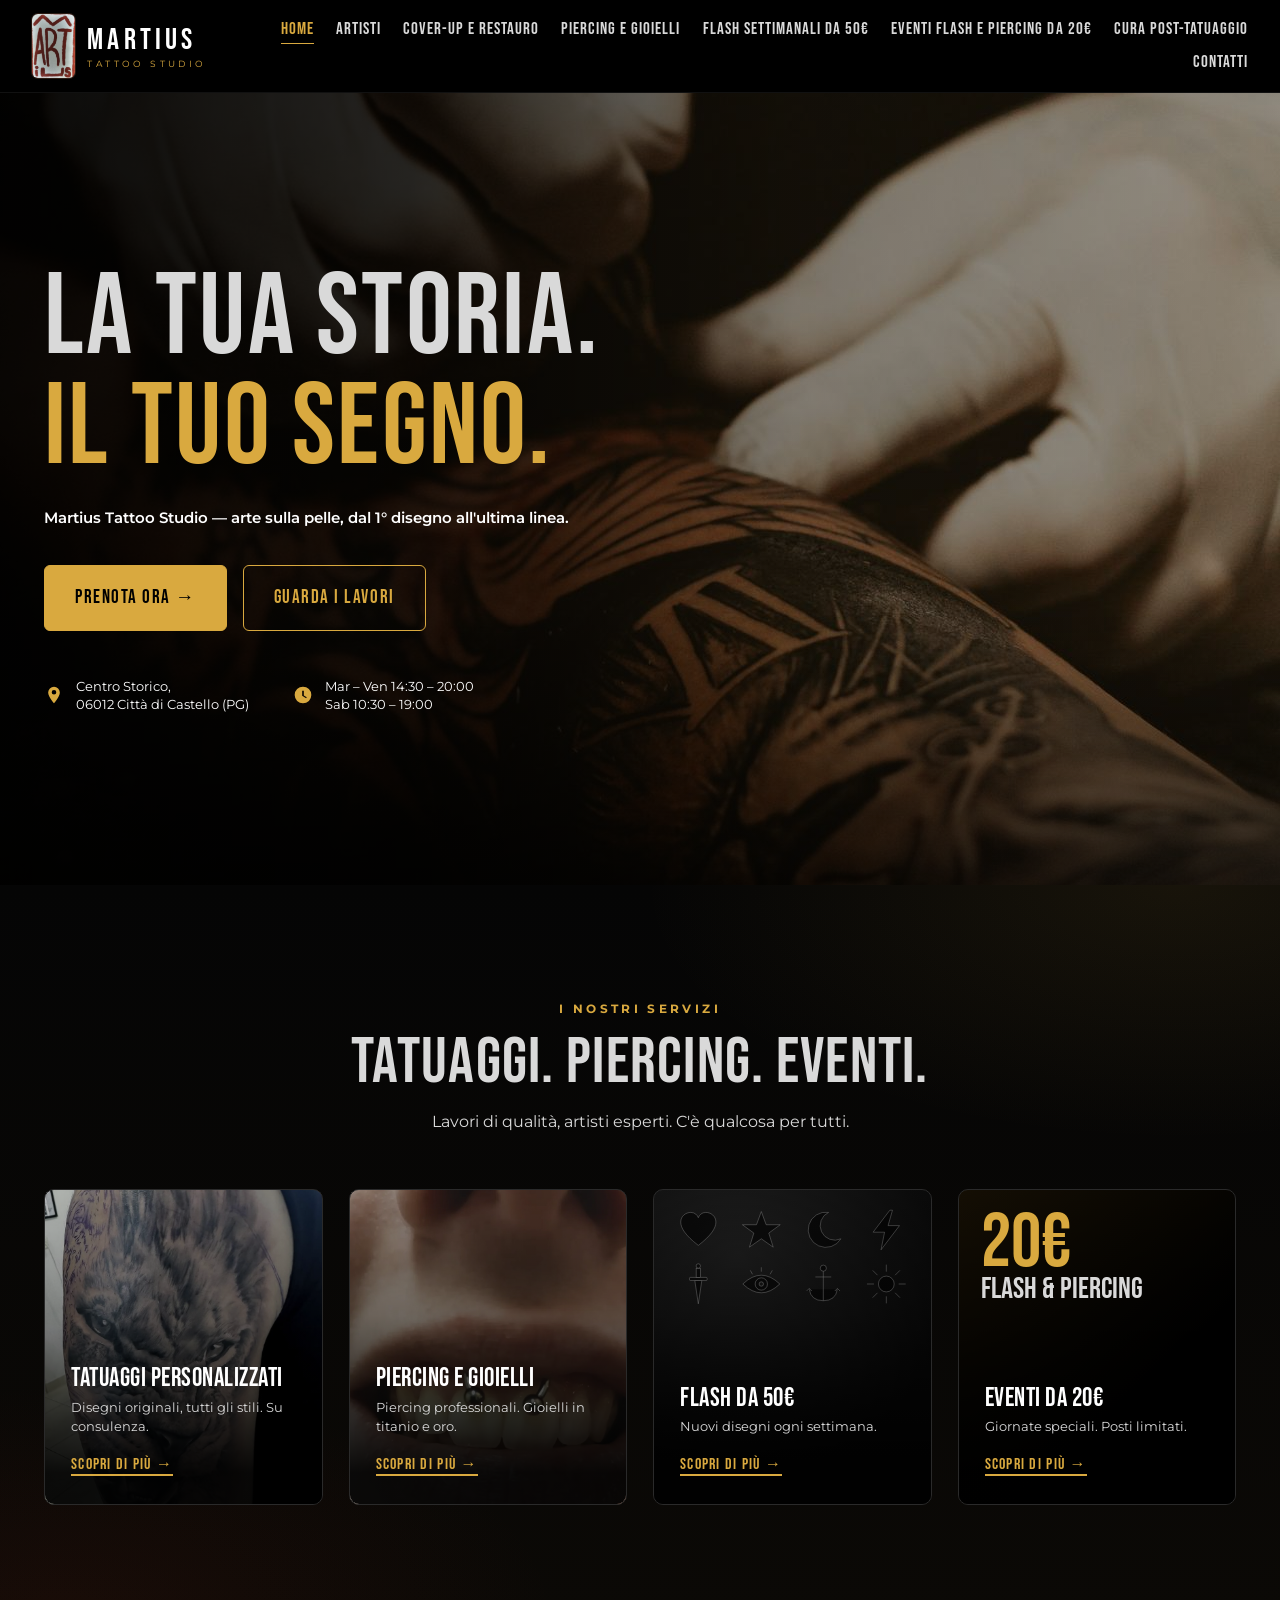
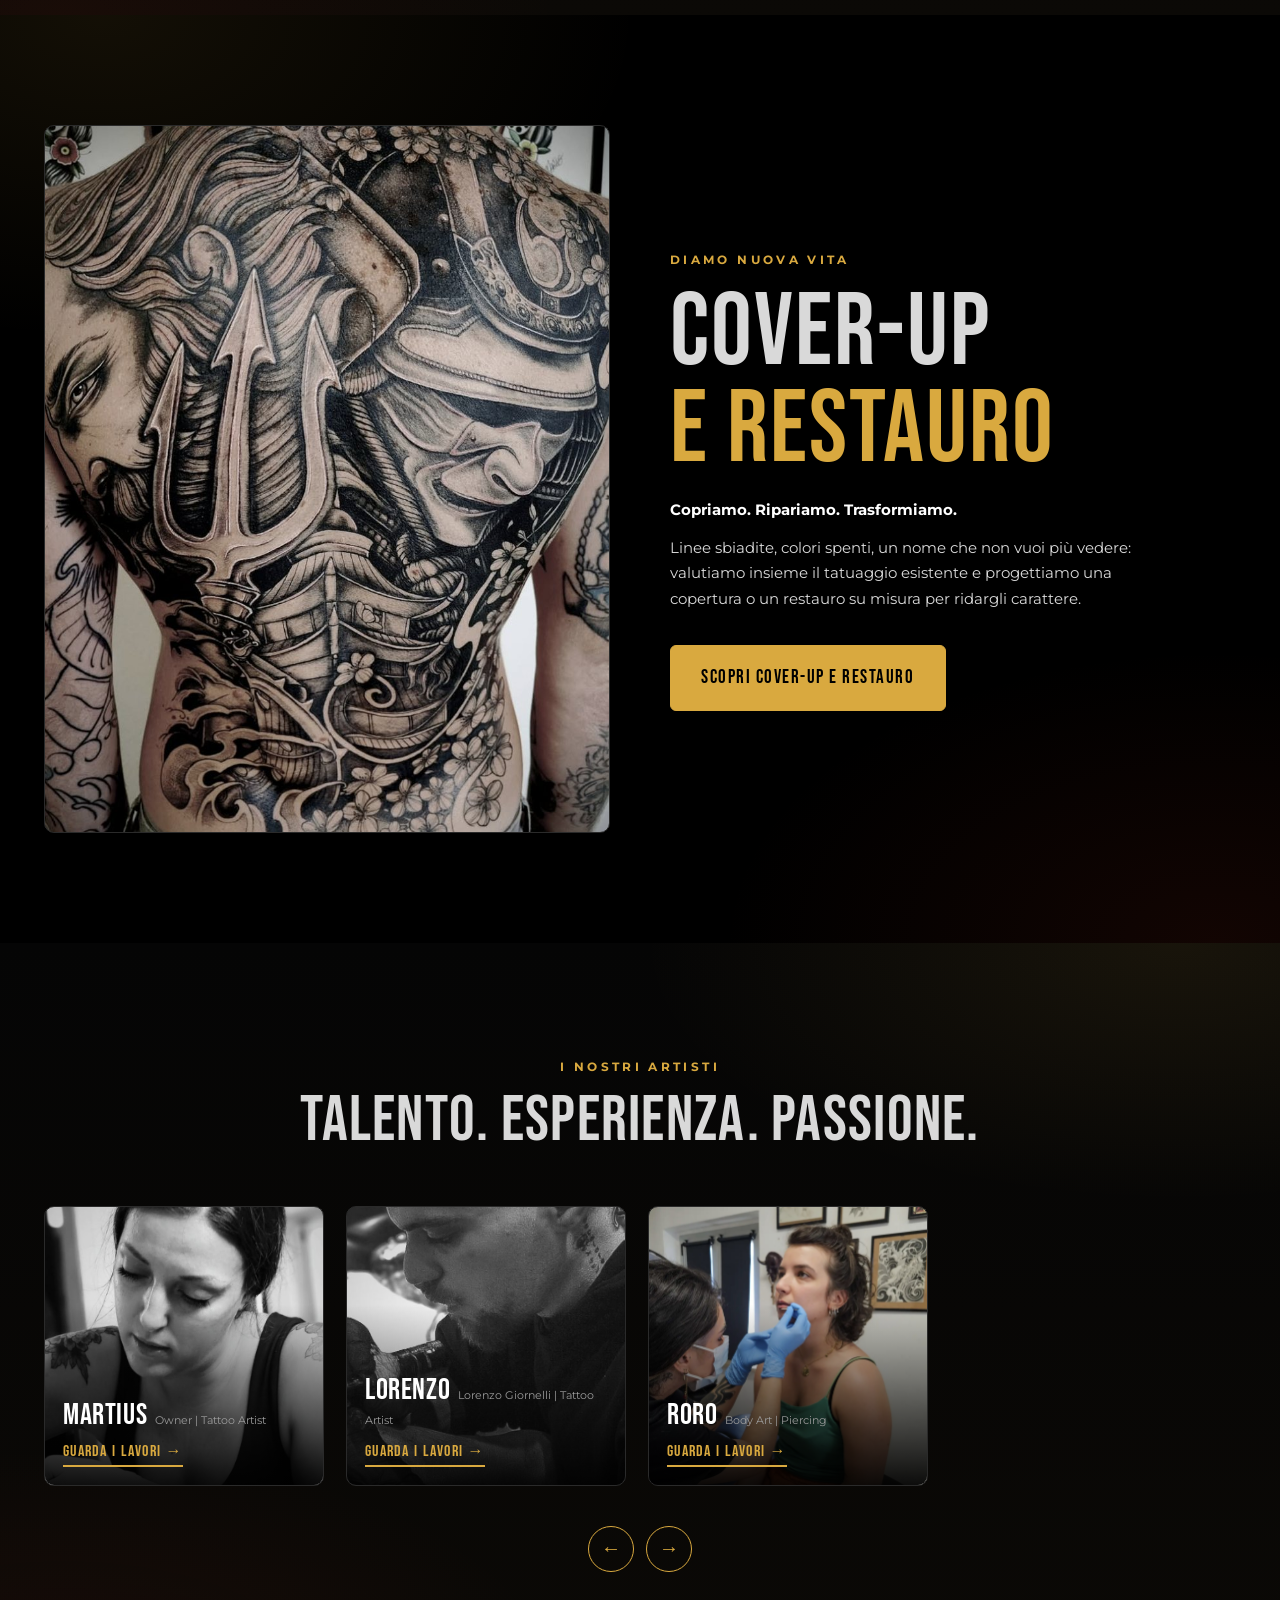
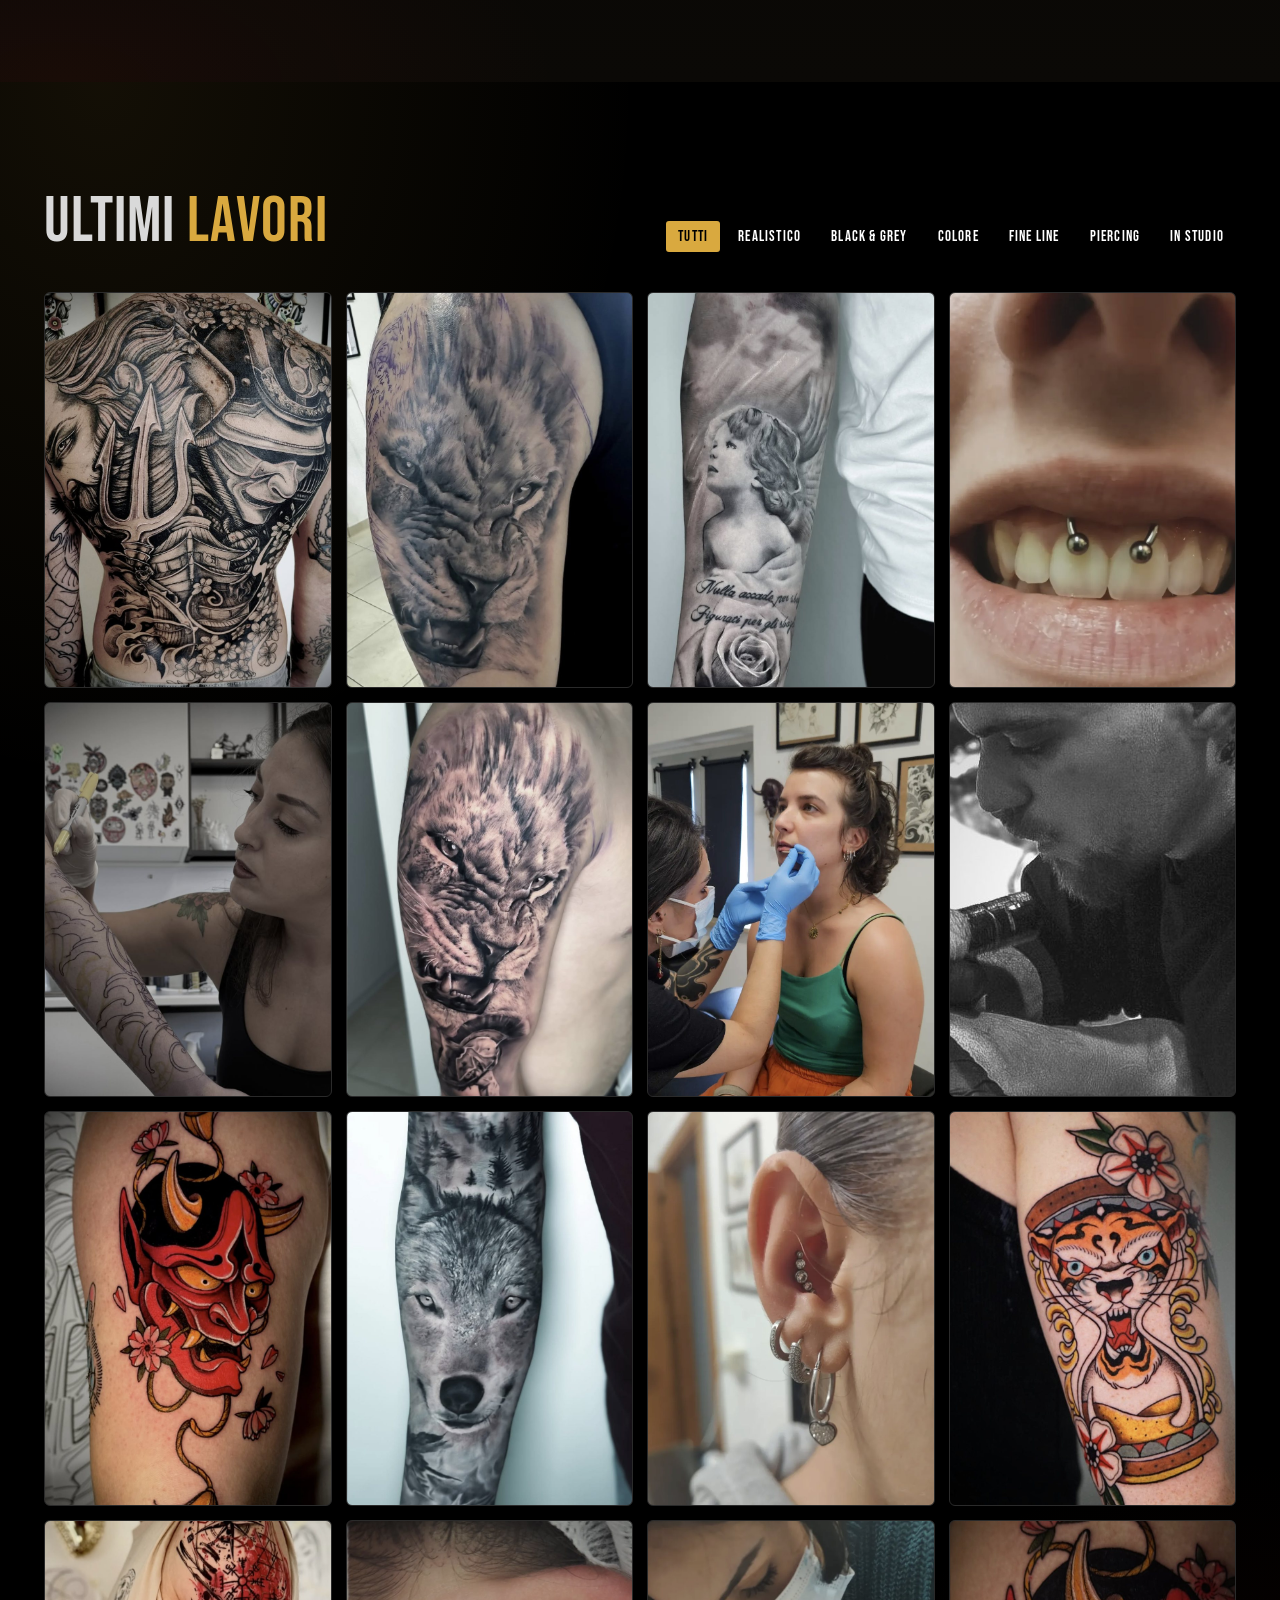
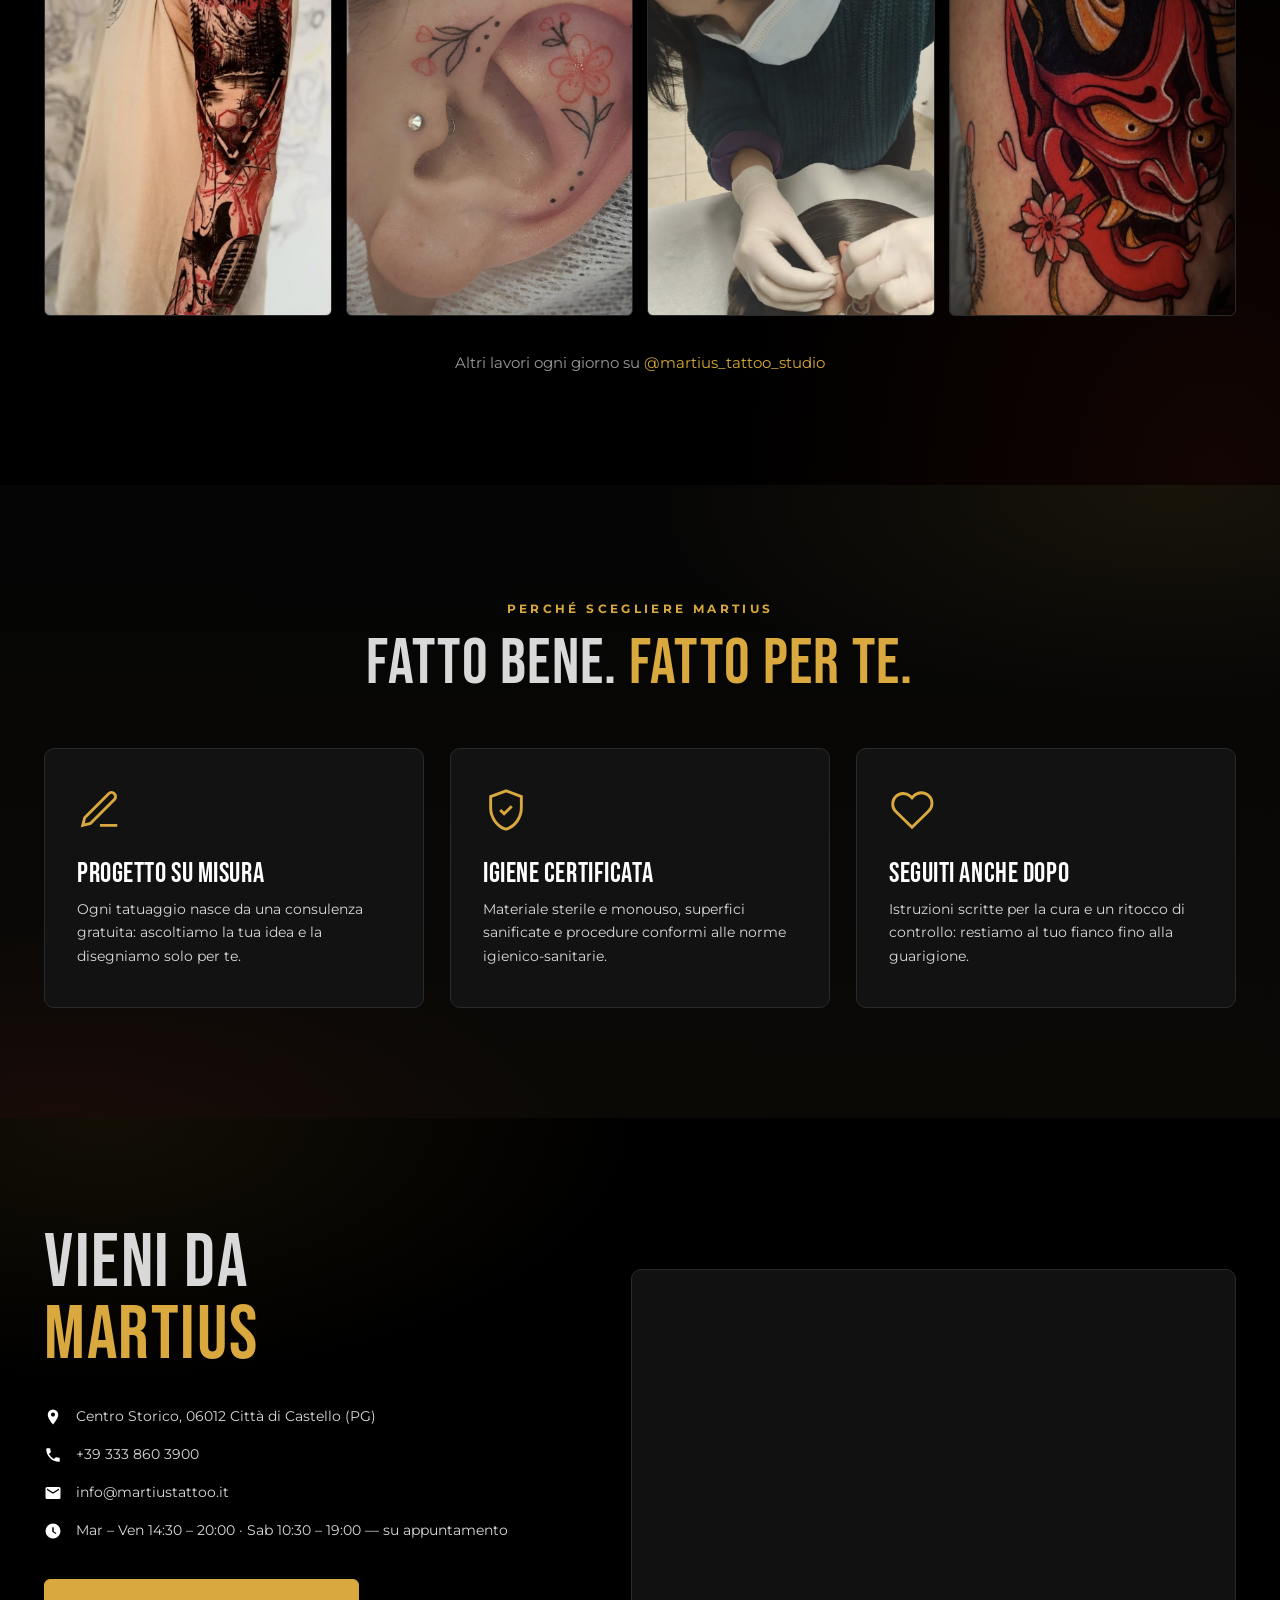
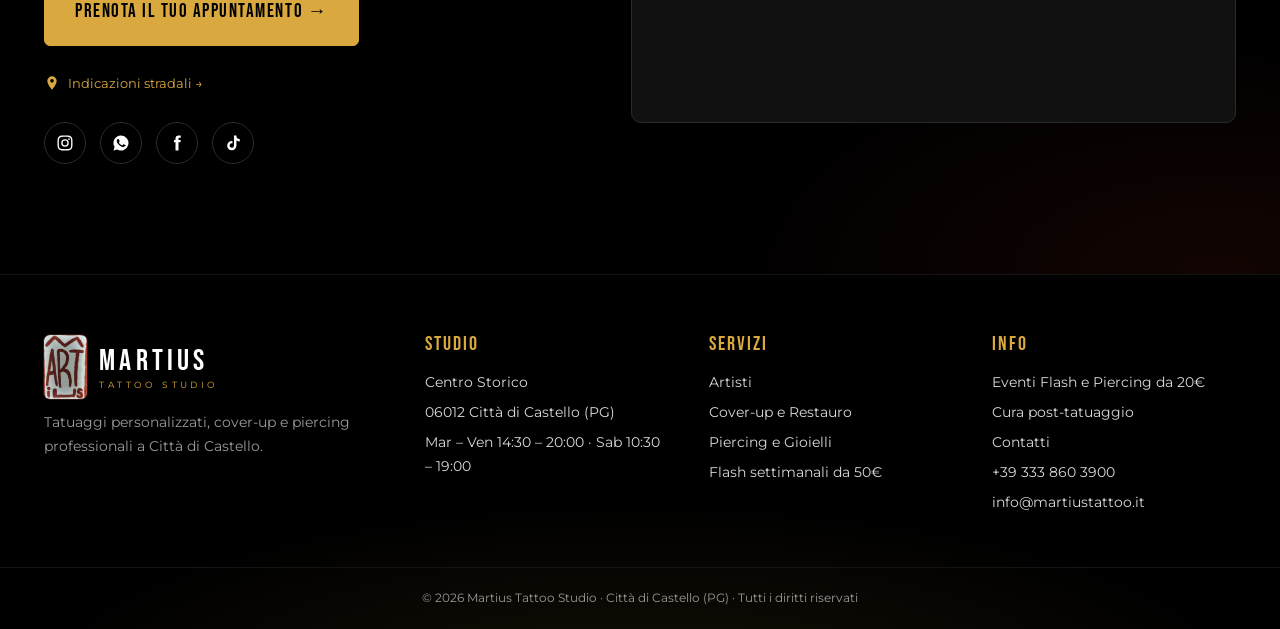
==== commit b0280166: "Hero home più leggero e pulito - Tolti la scritta "Città di Castello · Umbria", il paragrafo descrit" ====
--- a/index.html
+++ b/index.html
@@ -39,10 +39,8 @@
 <main>
 <section class="hero" style="background-image:url('img/hero-home.jpg')">
   <div class="container">
-    <span class="eyebrow">Città di Castello · Umbria</span>
     <h1>LA TUA STORIA.<br><span class="gold">IL TUO SEGNO.</span></h1>
     <p class="tagline">Martius Tattoo Studio — arte sulla pelle, dal 1° disegno all'ultima linea.</p>
-    <p class="lead">Tatuaggi personalizzati, piercing professionali, cover-up e restauri nel cuore dell'Alta Valle del Tevere. Arte. Igiene. Fiducia.</p>
     <div class="hero-actions">
       <a href="contatti.html#prenota" class="btn btn-gold">PRENOTA ORA →</a>
       <a href="#lavori" class="btn btn-outline">GUARDA I LAVORI</a>
@@ -50,7 +48,6 @@
     <div class="hero-info">
       <div><svg viewBox="0 0 24 24"><path d="M12 2a7 7 0 0 0-7 7c0 5.2 7 13 7 13s7-7.8 7-13a7 7 0 0 0-7-7zm0 9.5A2.5 2.5 0 1 1 12 6a2.5 2.5 0 0 1 0 5.5z"/></svg><span>Centro Storico,<br>06012 Città di Castello (PG)</span></div>
       <div><svg viewBox="0 0 24 24"><path d="M12 2a10 10 0 1 0 0 20 10 10 0 0 0 0-20zm1 10.6 3.5 2.1-.8 1.3L11 13V7h2z"/></svg><span>Mar – Ven 14:30 – 20:00<br>Sab 10:30 – 19:00</span></div>
-      <div><svg viewBox="0 0 24 24"><path d="M12 2 4 5v6c0 5 3.4 9.7 8 11 4.6-1.3 8-6 8-11V5zm-1.2 14.2-3.5-3.5 1.4-1.4 2.1 2.1 4.9-4.9 1.4 1.4z"/></svg><span>Sterile. Sicuro.<br>Professionale.</span></div>
     </div>
   </div>
 </section>
--- a/css/style.css
+++ b/css/style.css
@@ -147,11 +147,15 @@
     linear-gradient(rgba(90,45,5,.22), rgba(90,45,5,.22));
 }
 @media (max-width: 1000px) {
-  .hero::before { background: linear-gradient(0deg, rgba(0,0,0,.9), rgba(0,0,0,.55)), linear-gradient(rgba(90,45,5,.2), rgba(90,45,5,.2)); }
+  /* mobile: velo leggero, la foto resta visibile; più scuro solo in basso */
+  .hero::before { background: linear-gradient(0deg, rgba(0,0,0,.85) 0%, rgba(0,0,0,.35) 45%, rgba(0,0,0,.15) 100%); }
+  .hero h1, .hero .tagline { text-shadow: 0 2px 18px rgba(0,0,0,.7); }
+  .hero .tagline { margin-bottom: 30px; }
+
 }
 .hero .container { position: relative; z-index: 2; padding-top: 60px; padding-bottom: 60px; }
 .hero h1 { margin-bottom: 22px; }
-.hero .tagline { font-weight: 600; color: var(--white); margin-bottom: 10px; }
+.hero .tagline { font-weight: 600; color: var(--white); margin-bottom: 34px; }
 .hero .lead { margin-bottom: 34px; }
 .hero-actions { display: flex; gap: 16px; flex-wrap: wrap; }
 .hero-info { display: flex; flex-wrap: wrap; gap: 26px 44px; margin-top: 46px; }
@@ -495,3 +499,6 @@
   .hero-info { gap: 18px; }
   .btn { padding: 14px 22px; font-size: 17px; }
 }
+
+/* mobile: indirizzo e orari nascosti nell'hero (sono nella sezione "Vieni da Martius" e nel footer) */
+@media (max-width: 1000px) { .hero-info { display: none; } }
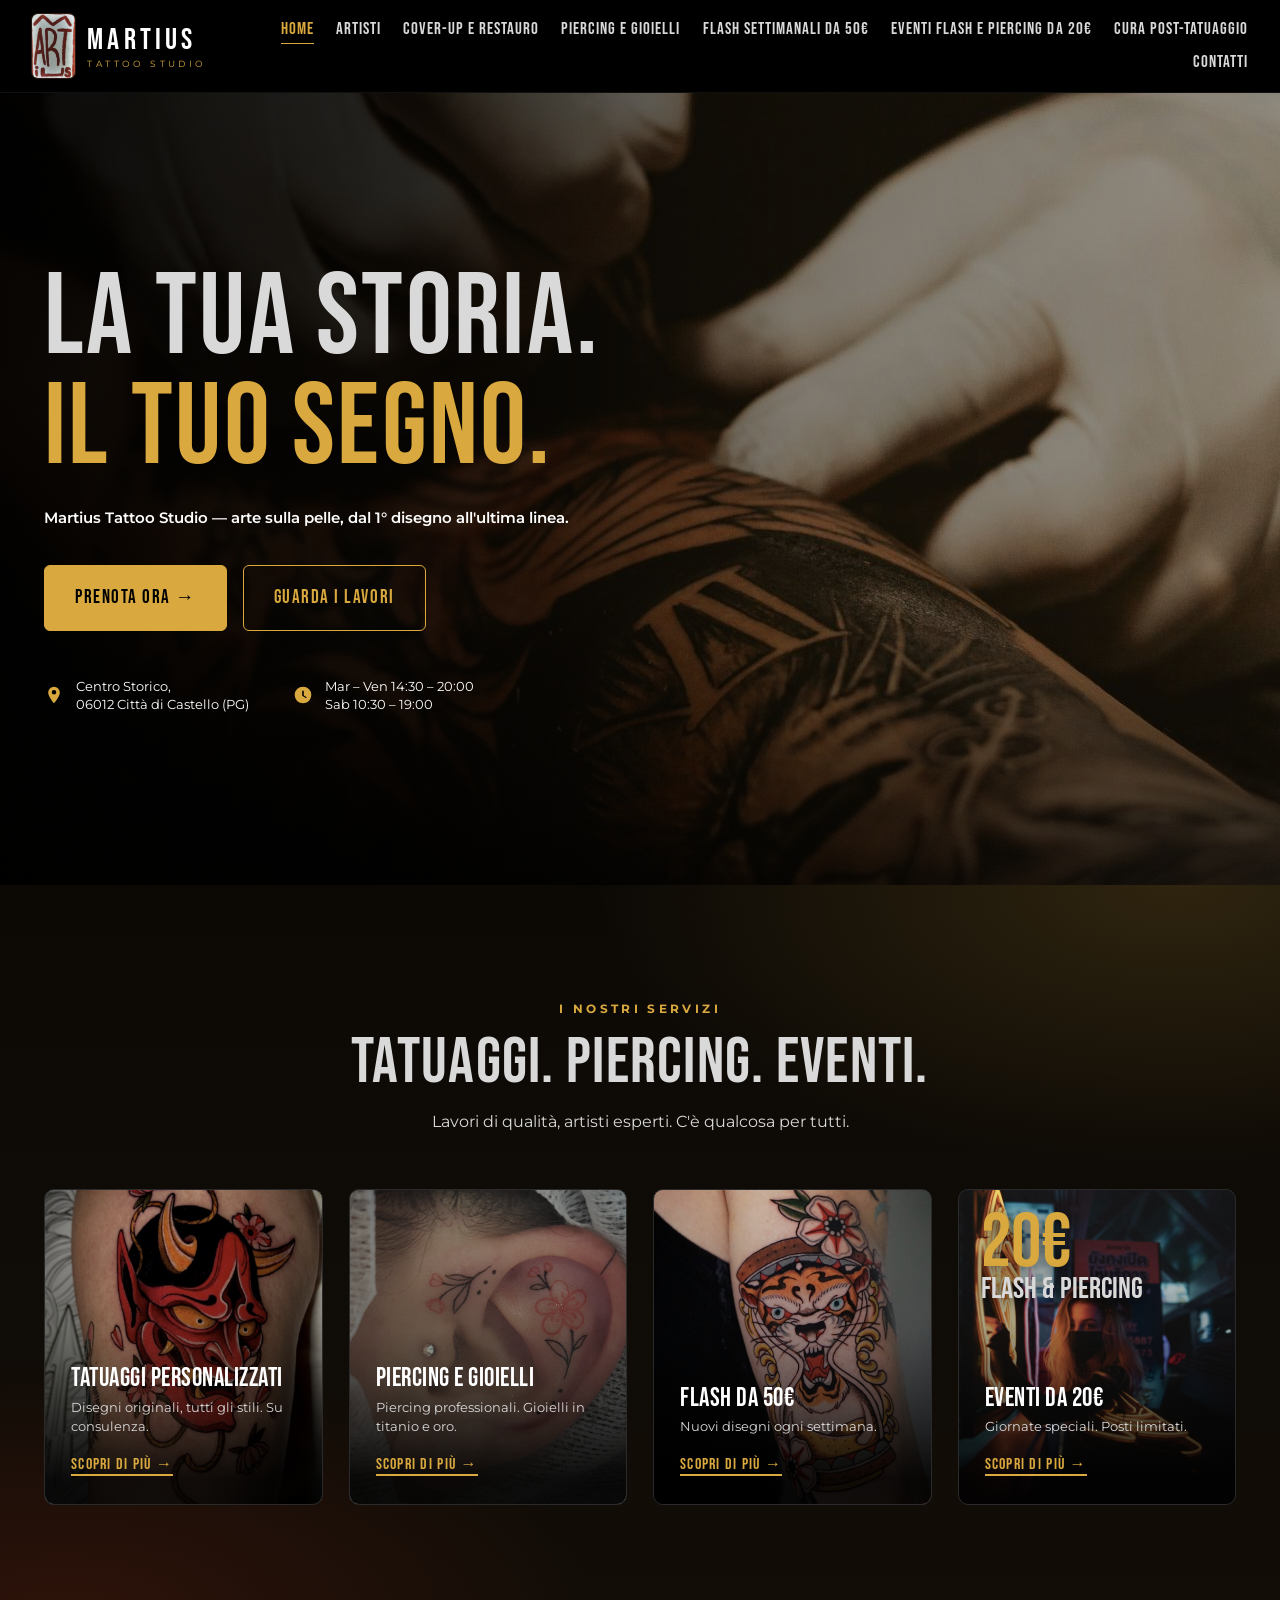
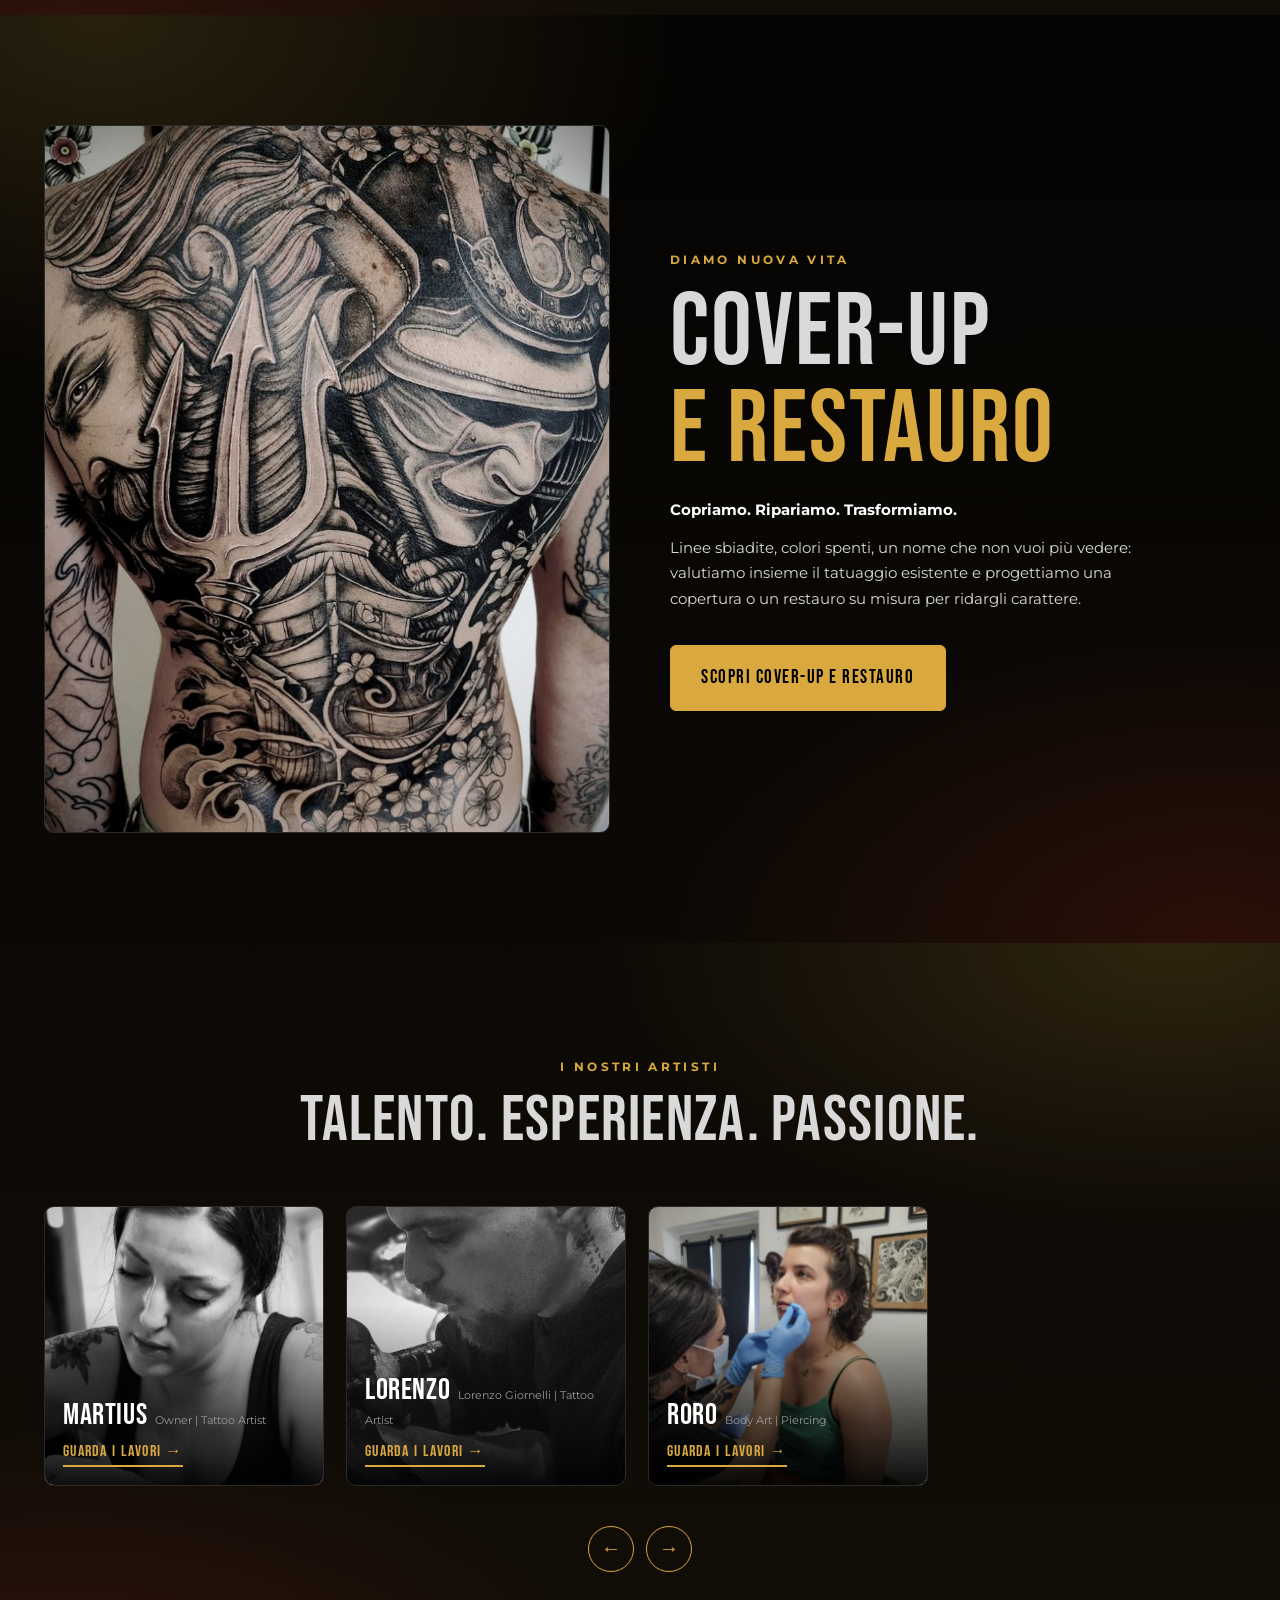
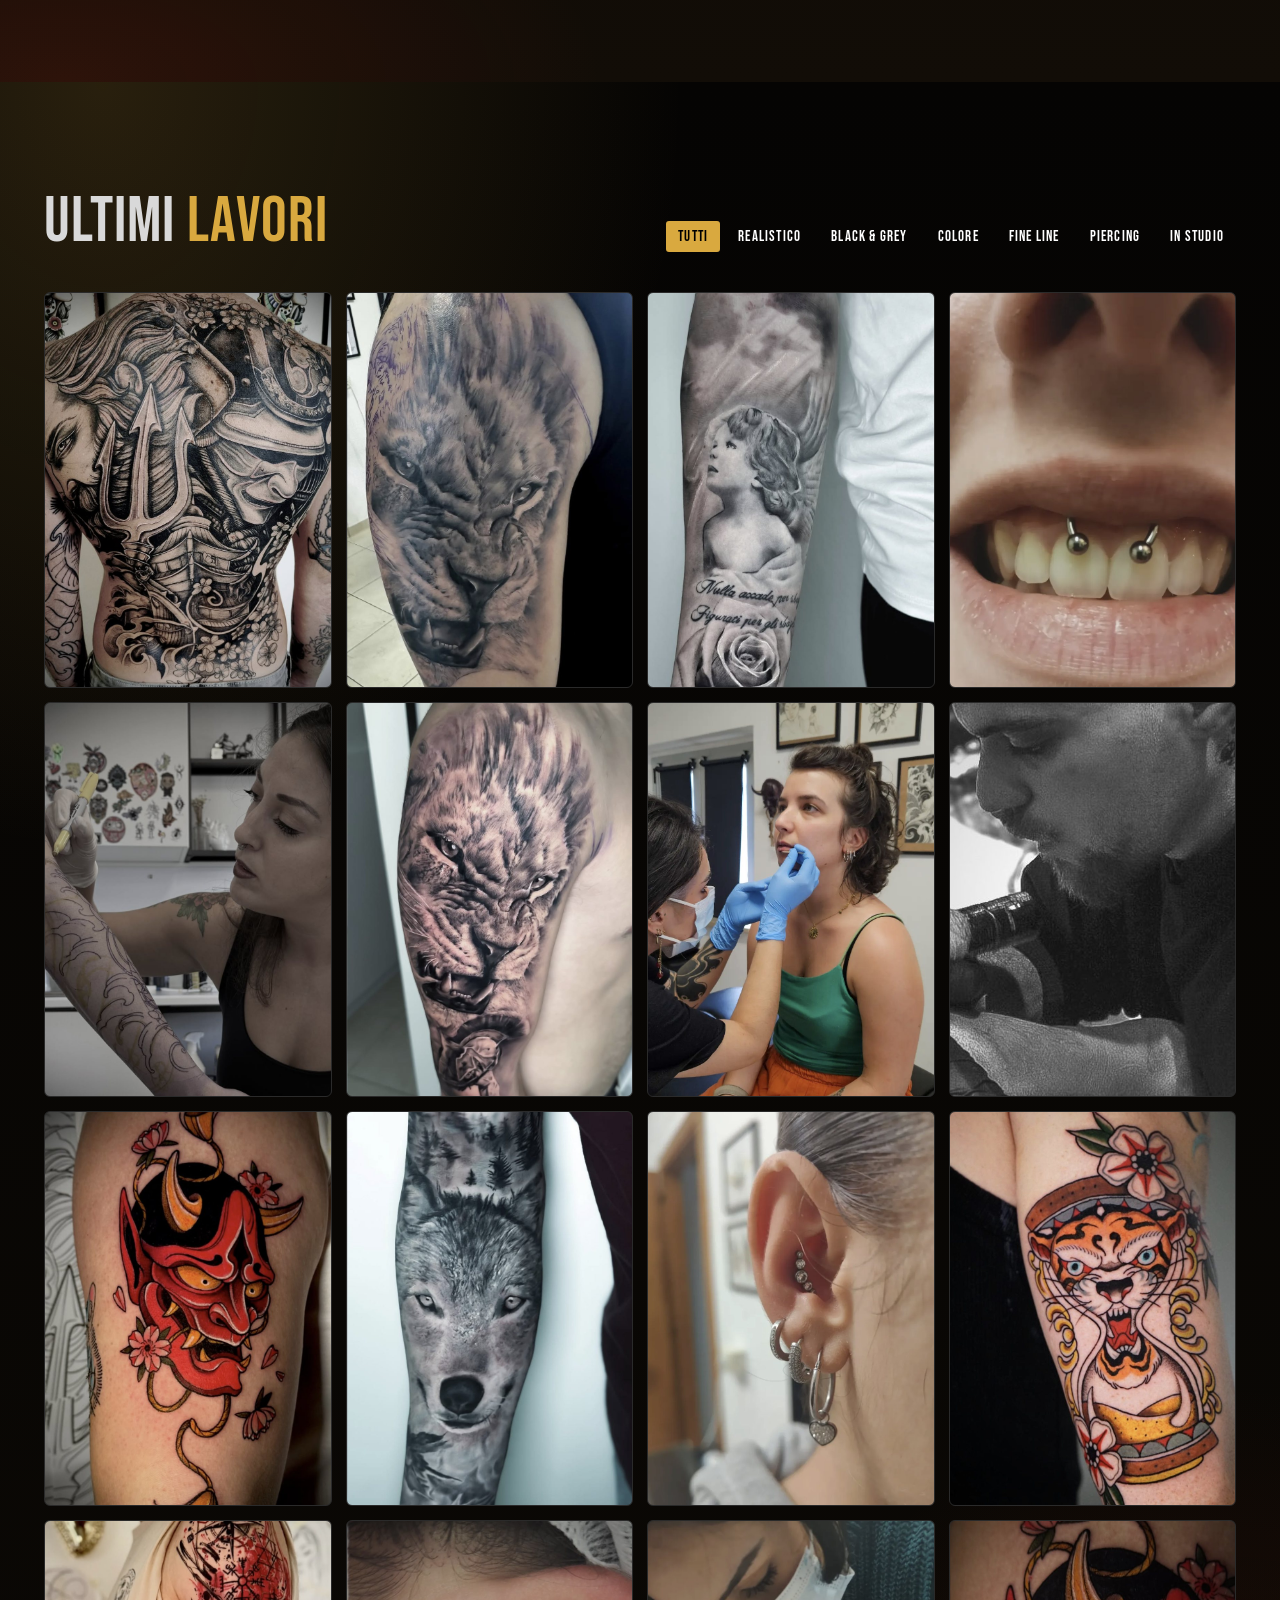
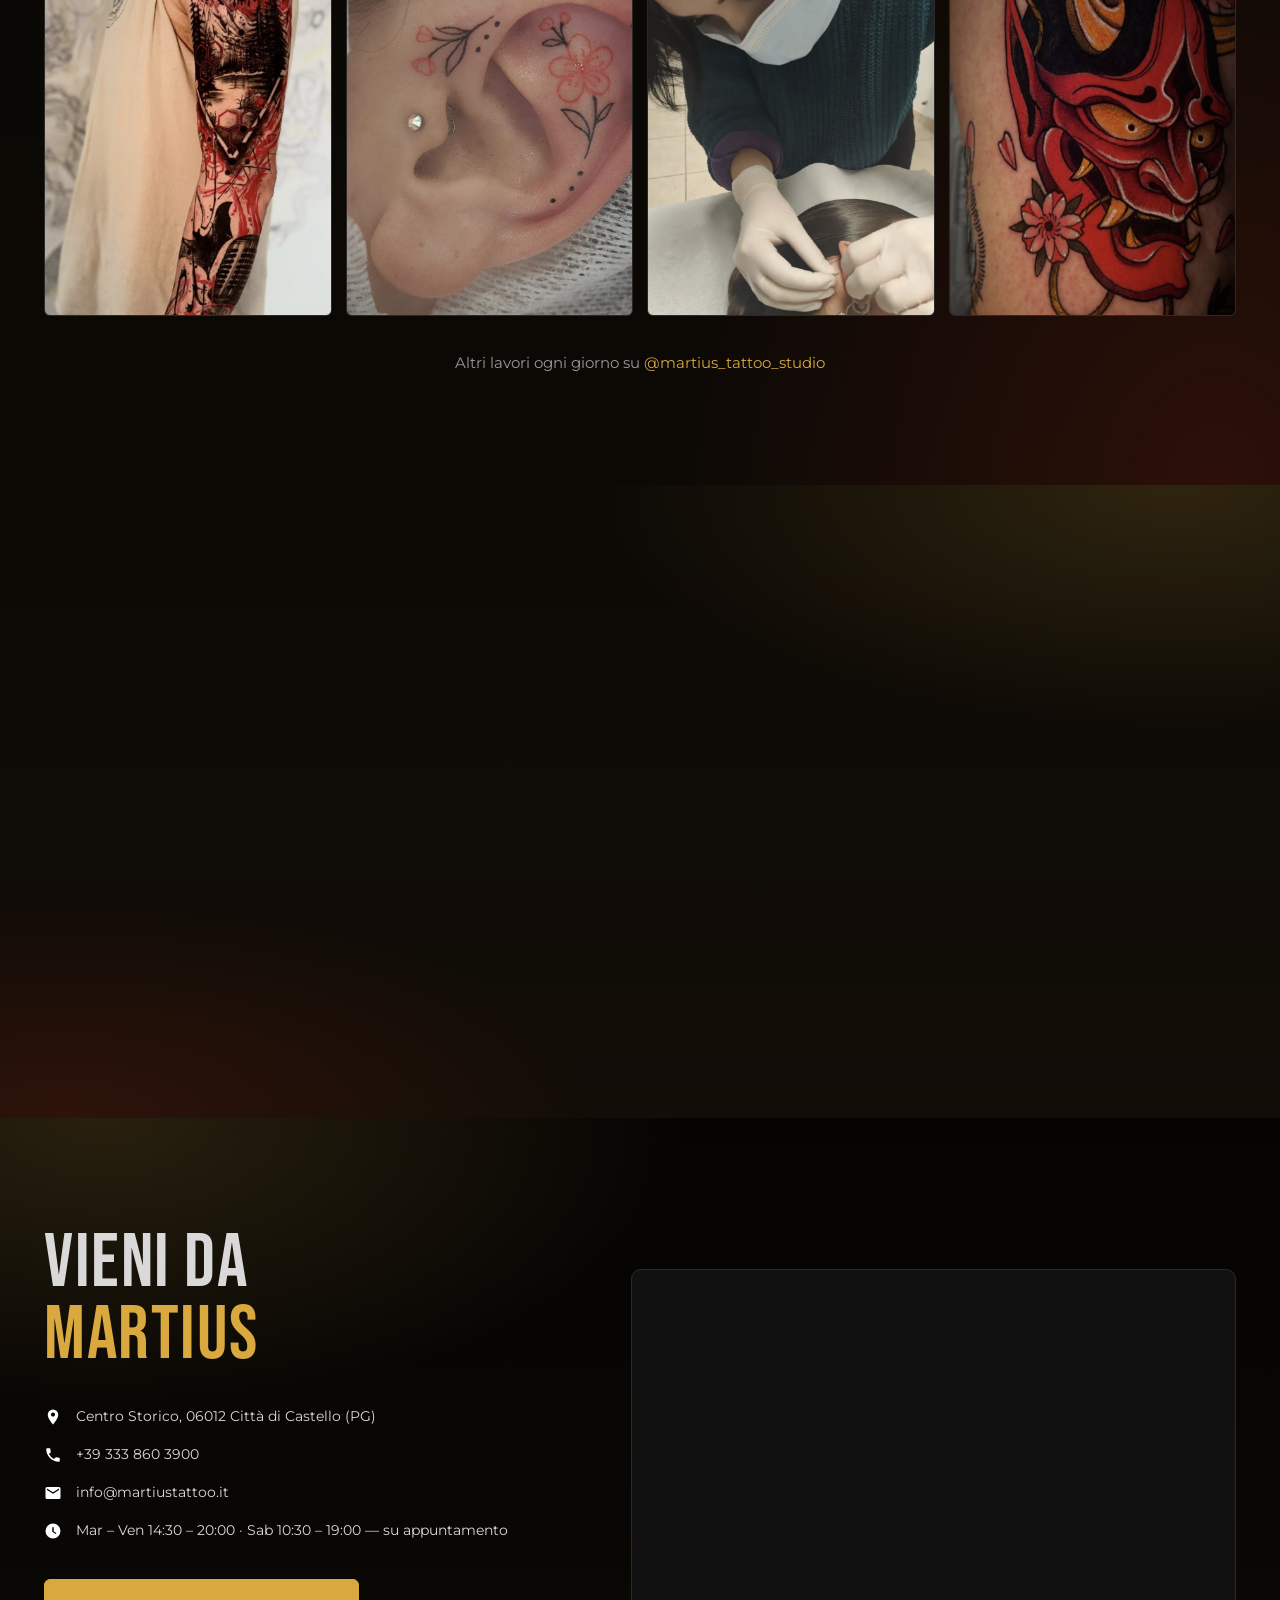
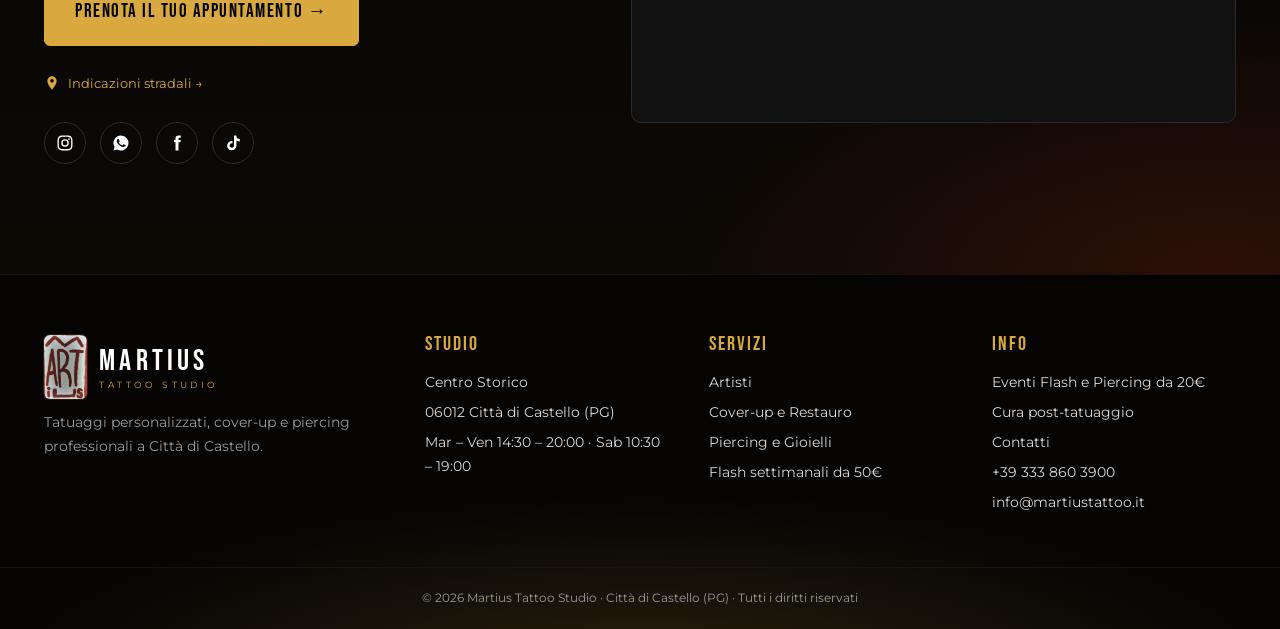
==== commit 5b2bd2f0: "Foto nelle card dei servizi e nuovo hero della pagina Piercing - Card in home: hannya a colori (tatu" ====
--- a/index.html
+++ b/index.html
@@ -60,17 +60,16 @@
       <p class="lead">Lavori di qualità, artisti esperti. C'è qualcosa per tutti.</p>
     </div>
     <div class="grid-4">
-      <a href="artisti.html" class="service-card reveal" style="background-image:url('img/leone-spalla.jpg')">
+      <a href="artisti.html" class="service-card reveal" style="background-image:url('img/hannya-colore.jpg')">
         <div><h3>TATUAGGI PERSONALIZZATI</h3><p>Disegni originali, tutti gli stili. Su consulenza.</p><span class="link-gold">SCOPRI DI PIÙ →</span></div>
       </a>
-      <a href="piercing.html" class="service-card reveal" style="background-image:url('img/piercing-smiley.jpg')">
+      <a href="piercing.html" class="service-card reveal" style="background-image:url('img/fine-line-orecchio.jpg')">
         <div><h3>PIERCING E GIOIELLI</h3><p>Piercing professionali. Gioielli in titanio e oro.</p><span class="link-gold">SCOPRI DI PIÙ →</span></div>
       </a>
-      <a href="flash.html" class="service-card flash-bg reveal">
-        <div class="flash-icons"><svg viewBox="0 0 100 100" aria-hidden="true"><path class="fill-red" d="M50 85C20 62 10 45 10 32 10 18 22 10 33 10c9 0 15 6 17 12 2-6 8-12 17-12 11 0 23 8 23 22 0 13-10 30-40 53z"/></svg><svg viewBox="0 0 100 100" aria-hidden="true"><polygon class="fill-gold" points="50,8 61,38 93,38 67,57 77,89 50,70 23,89 33,57 7,38 39,38"/></svg><svg viewBox="0 0 100 100" aria-hidden="true"><path class="fill-gold" d="M62 10a40 40 0 1 0 28 60A32 32 0 1 1 62 10z"/></svg><svg viewBox="0 0 100 100" aria-hidden="true"><polygon class="fill-gold" points="58,5 20,55 46,55 38,95 80,40 54,40 64,5"/></svg><svg viewBox="0 0 100 100" aria-hidden="true"><polygon points="50,95 42,42 58,42"/><rect class="fill-gold" x="30" y="35" width="40" height="7" rx="2"/><rect x="45" y="14" width="10" height="21"/><circle class="fill-red" cx="50" cy="9" r="5"/></svg><svg viewBox="0 0 100 100" aria-hidden="true"><path d="M8 50Q50 10 92 50 50 90 8 50z"/><circle class="fill-gold" cx="50" cy="50" r="14"/><circle cx="50" cy="50" r="5" style="fill:#111"/><path d="M30 28l-5-9M50 22V12M70 28l5-9"/></svg><svg viewBox="0 0 100 100" aria-hidden="true"><circle cx="50" cy="14" r="7"/><path d="M50 21v67M32 34h36M18 62q4 26 32 26t32-26M12 66l6-6 6 6M76 66l6-6 6 6"/></svg><svg viewBox="0 0 100 100" aria-hidden="true"><circle class="fill-gold" cx="50" cy="50" r="18"/><path d="M50 6v16M50 78v16M6 50h16M78 50h16M19 19l11 11M70 70l11 11M81 19 70 30M30 70 19 81"/></svg></div>
+      <a href="flash.html" class="service-card reveal" style="background-image:url('img/tigre-clessidra.jpg')">
         <div><h3>FLASH DA 50€</h3><p>Nuovi disegni ogni settimana.</p><span class="link-gold">SCOPRI DI PIÙ →</span></div>
       </a>
-      <a href="eventi.html" class="service-card event-bg reveal">
+      <a href="eventi.html" class="service-card event-card-img reveal" style="background-image:url('img/hero-eventi.jpg')">
         <div class="event-badge">20€<small>FLASH &amp; PIERCING</small></div>
         <div><h3>EVENTI DA 20€</h3><p>Giornate speciali. Posti limitati.</p><span class="link-gold">SCOPRI DI PIÙ →</span></div>
       </a>
--- a/css/style.css
+++ b/css/style.css
@@ -440,25 +440,47 @@
   .ac-warn h3 { font-size: 26px; flex-wrap: wrap; }
 }
 
+/* ---------- Card servizi con foto ---------- */
+.service-card { background-size: cover; background-position: center; }
+.service-card::before { background: linear-gradient(0deg, rgba(0,0,0,.92) 8%, rgba(0,0,0,.35) 55%, rgba(0,0,0,.05)); }
+.event-card-img .event-badge { text-shadow: 0 2px 16px rgba(0,0,0,.8); }
+
+/* ---------- Hero con foto affiancata (es. pagina Piercing) ---------- */
+.hero.hero-side { background-color: #050403; background-size: 0 0; }
+.hero.hero-side::after {
+  content: ""; position: absolute; top: 0; right: 0; bottom: 0; width: 50%; z-index: 0;
+  background-image: inherit; background-size: cover; background-position: center 35%; background-repeat: no-repeat;
+  -webkit-mask-image: linear-gradient(90deg, transparent 0%, #000 40%);
+  mask-image: linear-gradient(90deg, transparent 0%, #000 40%);
+}
+.hero.hero-side::before {
+  background: radial-gradient(ellipse 60% 70% at 15% 50%, rgba(217,169,63,.12), transparent 70%);
+}
+@media (max-width: 1000px) {
+  .hero.hero-side::after { width: 100%; -webkit-mask-image: none; mask-image: none; }
+  .hero.hero-side::before { background: linear-gradient(0deg, rgba(0,0,0,.92) 0%, rgba(0,0,0,.55) 50%, rgba(0,0,0,.25) 100%); }
+}
+
 /* ---------- Gradienti sulle zone nere ---------- */
 main > section.section:not(.cta-band) {
   background:
-    radial-gradient(ellipse 60% 50% at 8% 0%, rgba(217,169,63,.09), transparent 70%),
-    radial-gradient(ellipse 55% 45% at 95% 100%, rgba(150,40,20,.12), transparent 70%),
-    #000;
+    radial-gradient(ellipse 65% 55% at 8% 0%, rgba(217,169,63,.17), transparent 70%),
+    radial-gradient(ellipse 60% 50% at 95% 100%, rgba(170,45,22,.20), transparent 70%),
+    linear-gradient(180deg, #050403, #0c0905);
 }
 main > section.section:not(.cta-band):nth-of-type(even) {
   background:
-    radial-gradient(ellipse 60% 50% at 92% 0%, rgba(217,169,63,.09), transparent 70%),
-    radial-gradient(ellipse 55% 45% at 5% 100%, rgba(150,40,20,.10), transparent 70%),
-    linear-gradient(180deg, #050505, #0b0906);
+    radial-gradient(ellipse 65% 55% at 92% 0%, rgba(217,169,63,.17), transparent 70%),
+    radial-gradient(ellipse 60% 50% at 5% 100%, rgba(170,45,22,.18), transparent 70%),
+    linear-gradient(180deg, #0c0905, #120d07);
 }
 .ac-section {
   background:
-    radial-gradient(ellipse 50% 60% at 100% 50%, rgba(217,169,63,.08), transparent 70%),
-    linear-gradient(180deg, #0a0a0a, #0d0b08);
-}
-.site-footer { background: radial-gradient(ellipse 70% 80% at 50% 120%, rgba(217,169,63,.10), transparent 70%), #000; }
+    radial-gradient(ellipse 55% 65% at 100% 50%, rgba(217,169,63,.14), transparent 70%),
+    radial-gradient(ellipse 45% 55% at 0% 100%, rgba(170,45,22,.12), transparent 70%),
+    linear-gradient(180deg, #0c0b09, #120e08);
+}
+.site-footer { background: radial-gradient(ellipse 75% 85% at 50% 120%, rgba(217,169,63,.18), transparent 70%), #050403; }
 
 /* ---------- Animazioni ---------- */
 .reveal { opacity: 0; transform: translateY(30px); transition: opacity .8s ease, transform .8s ease; }
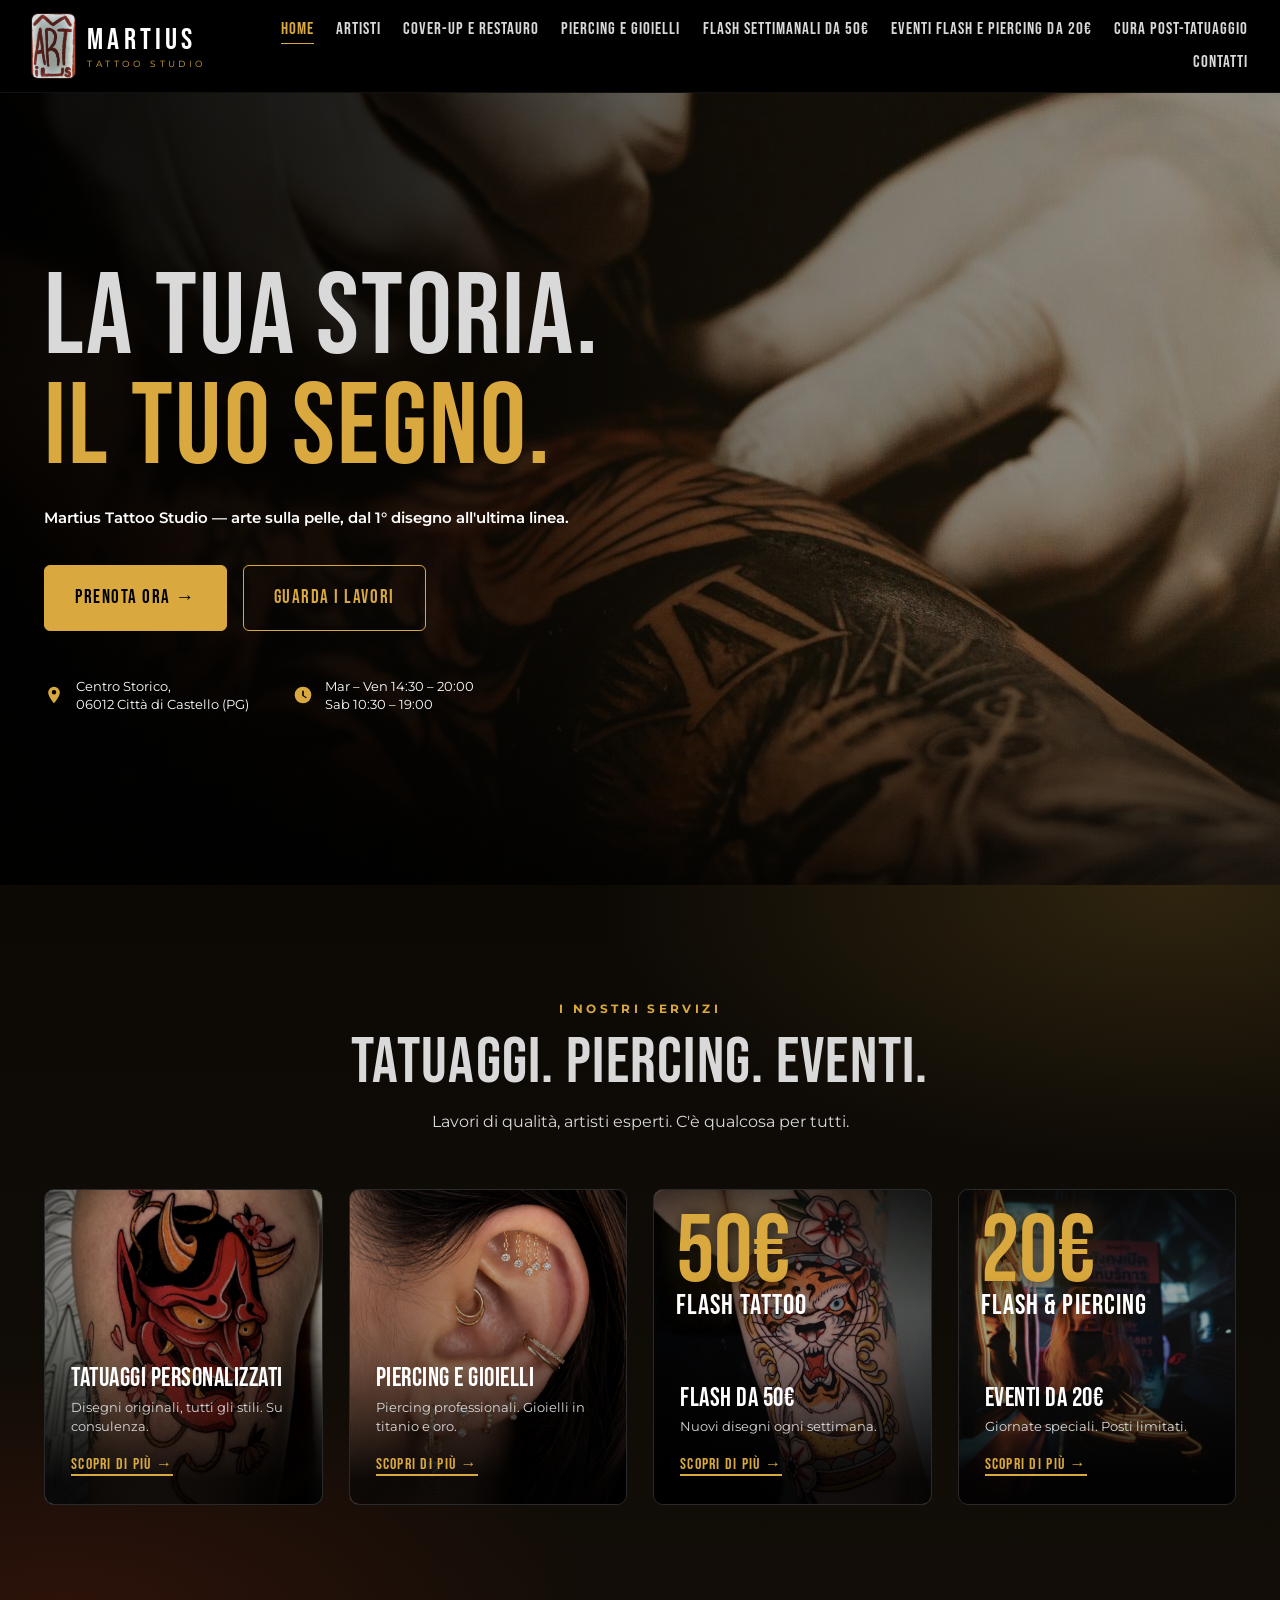
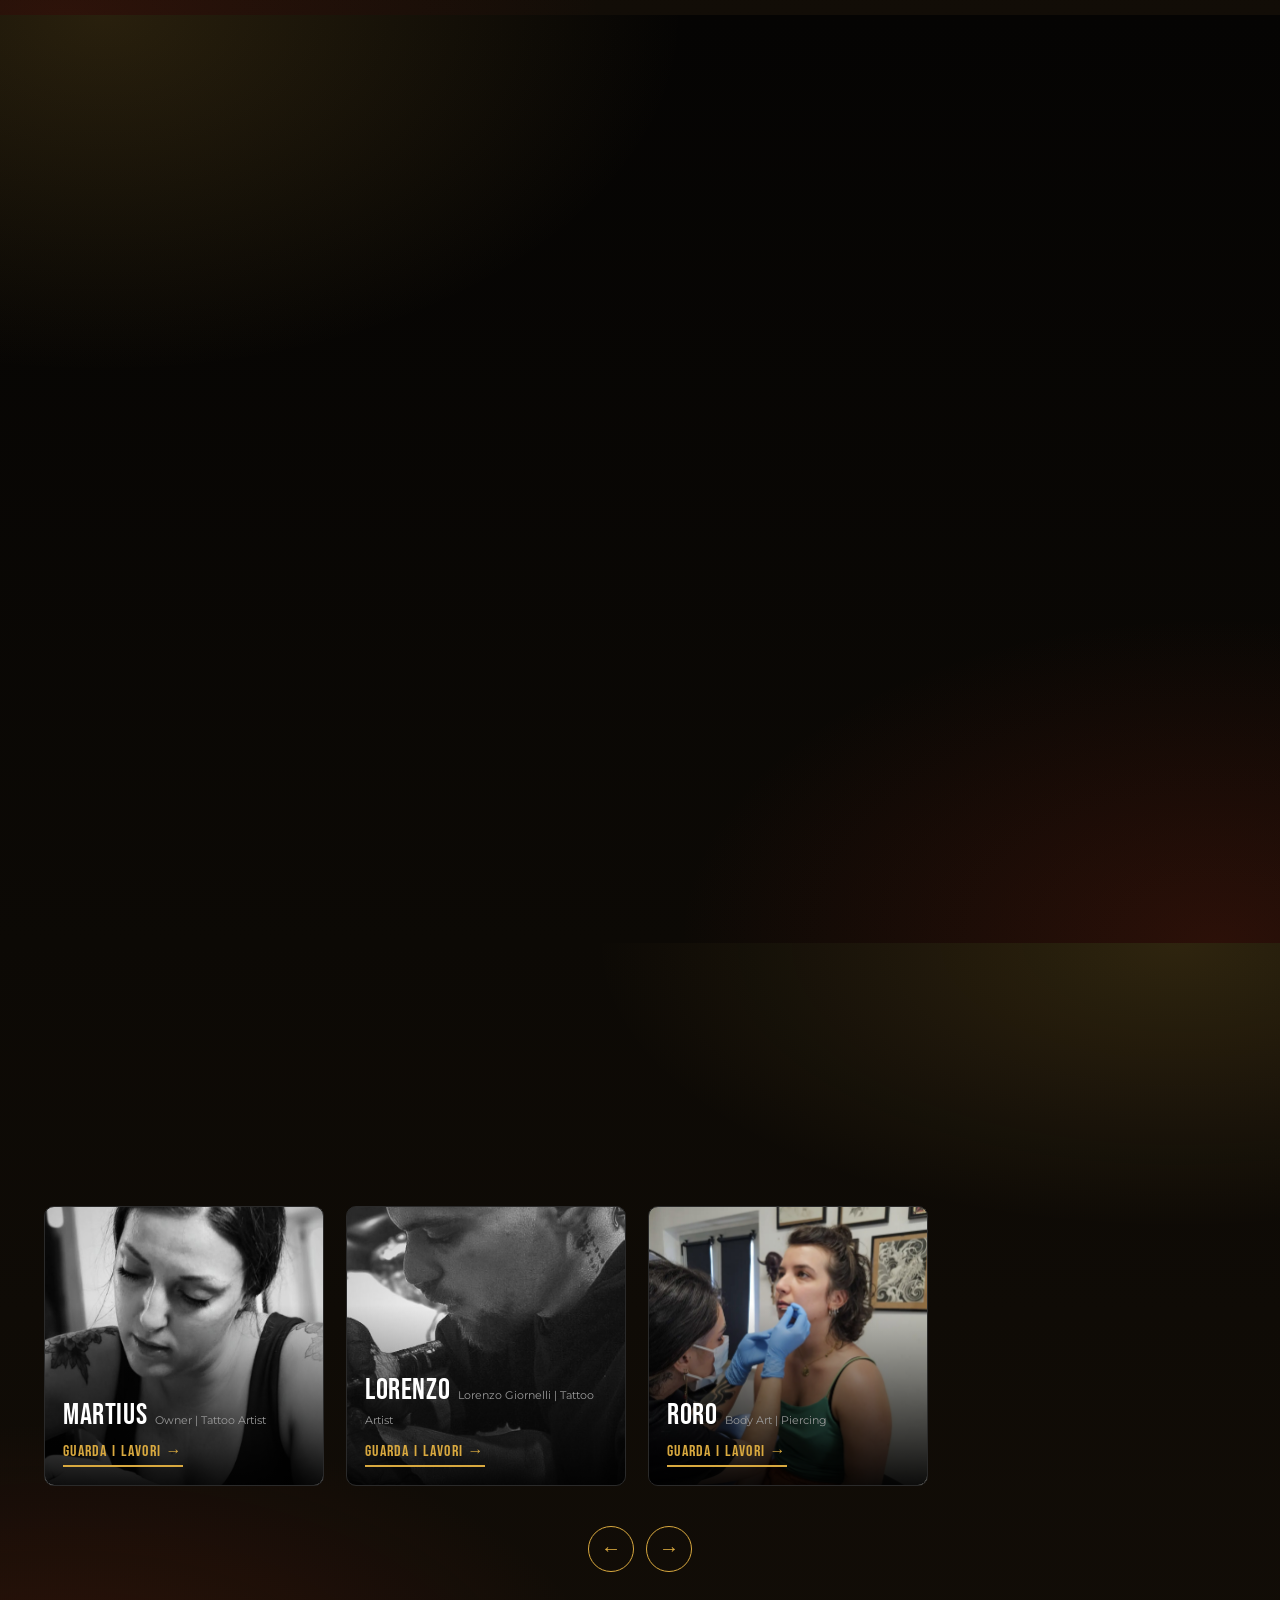
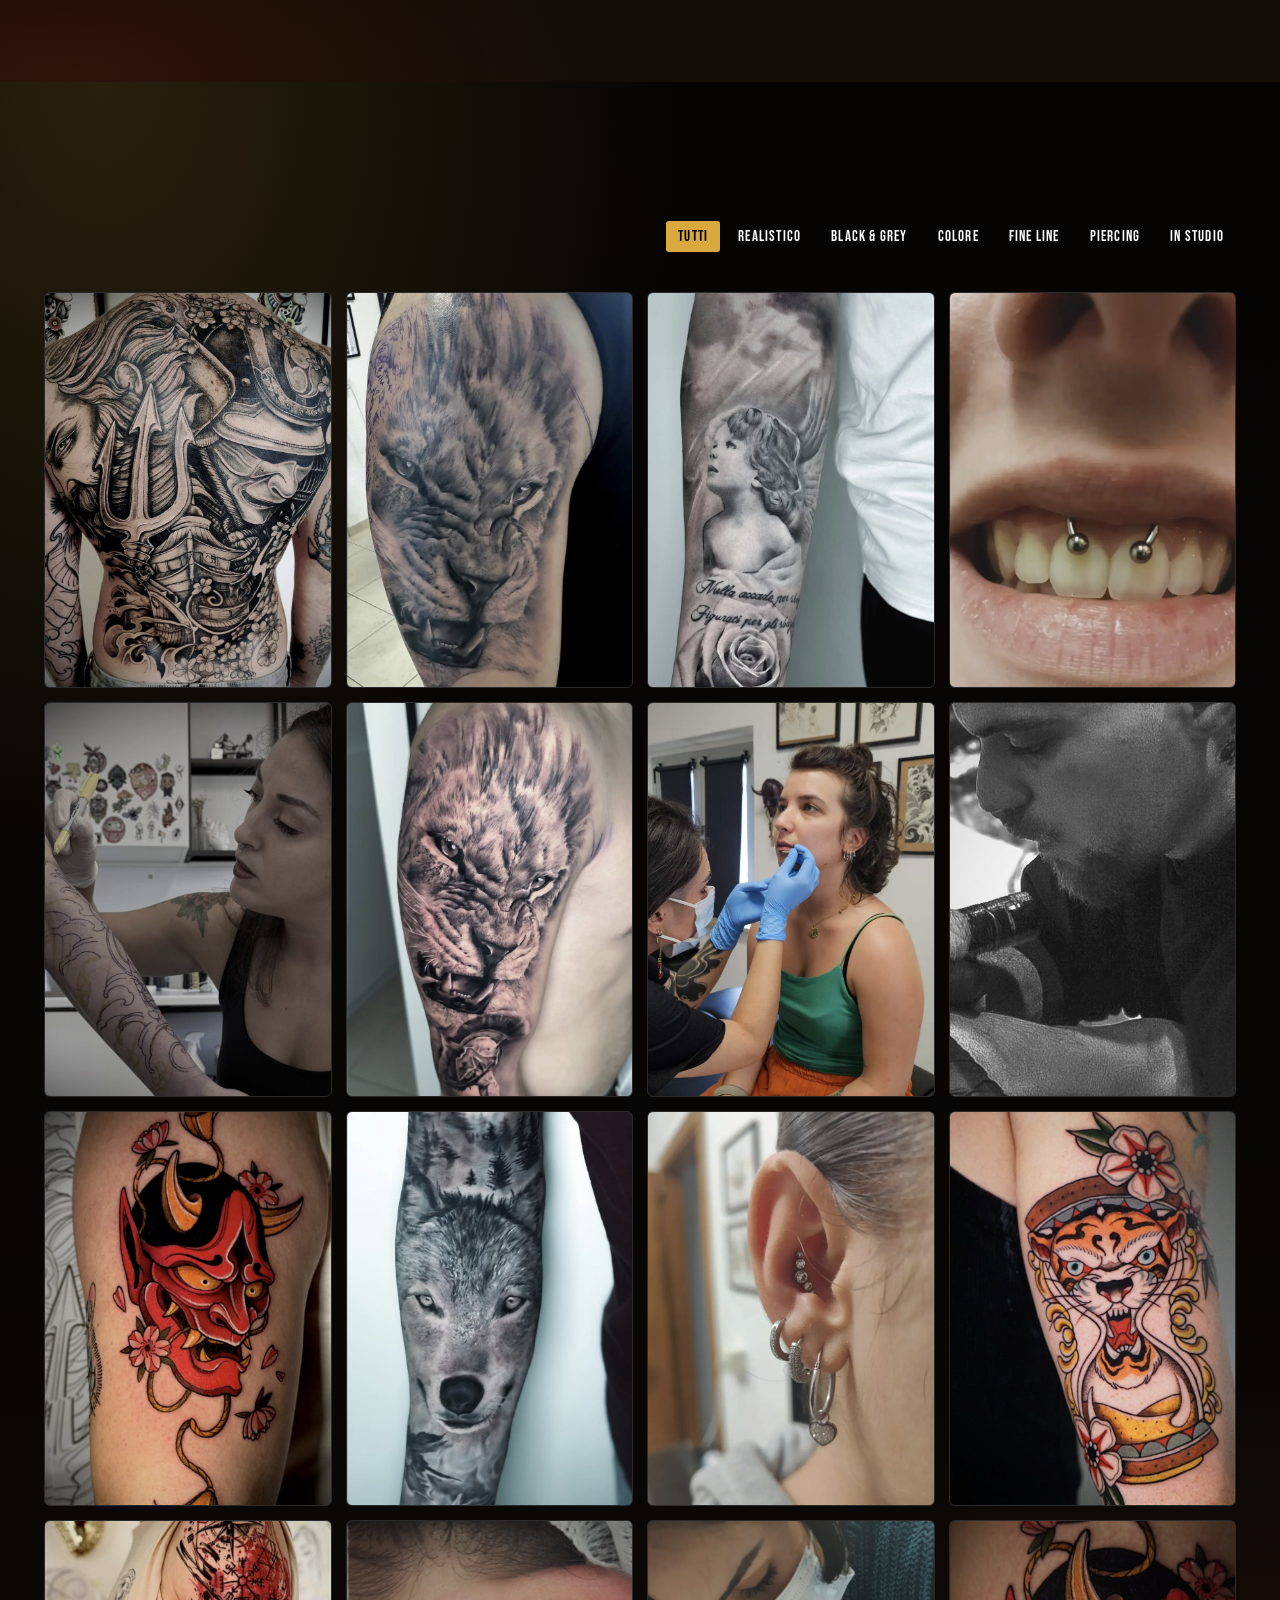
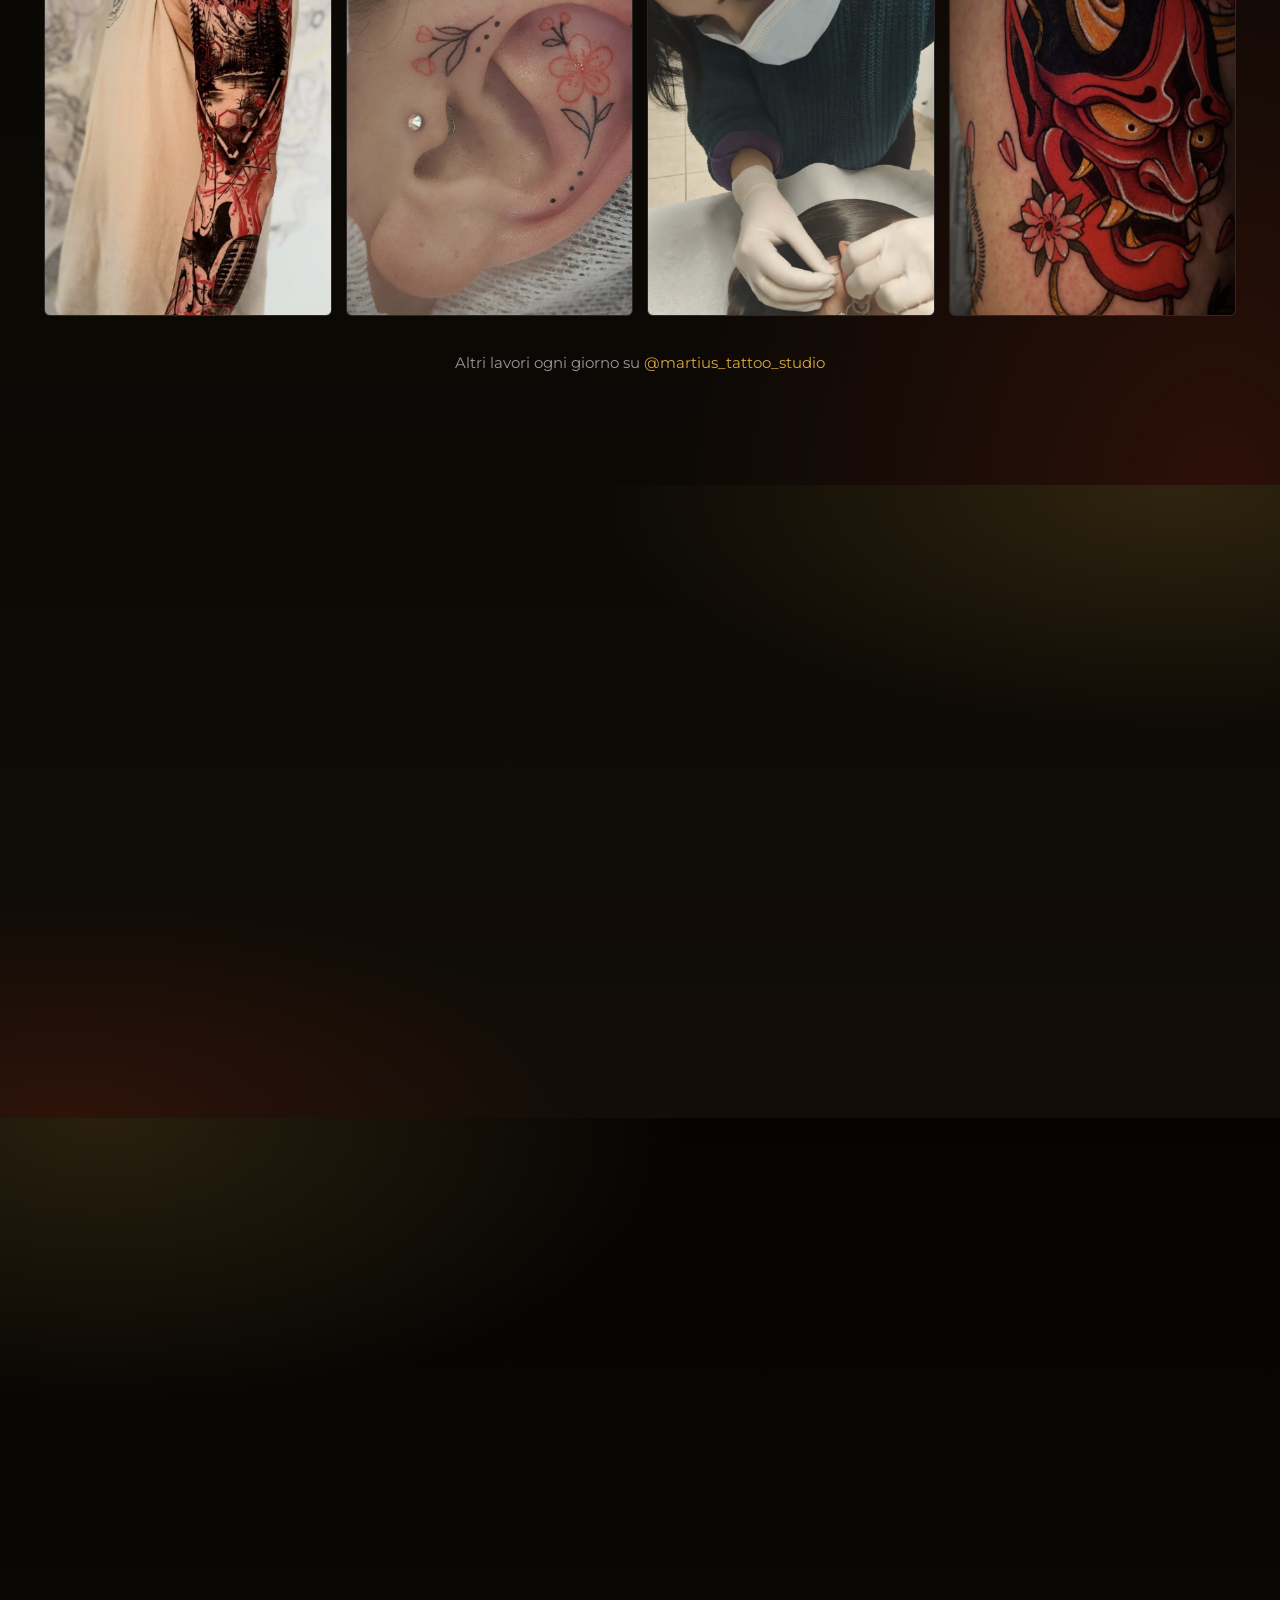
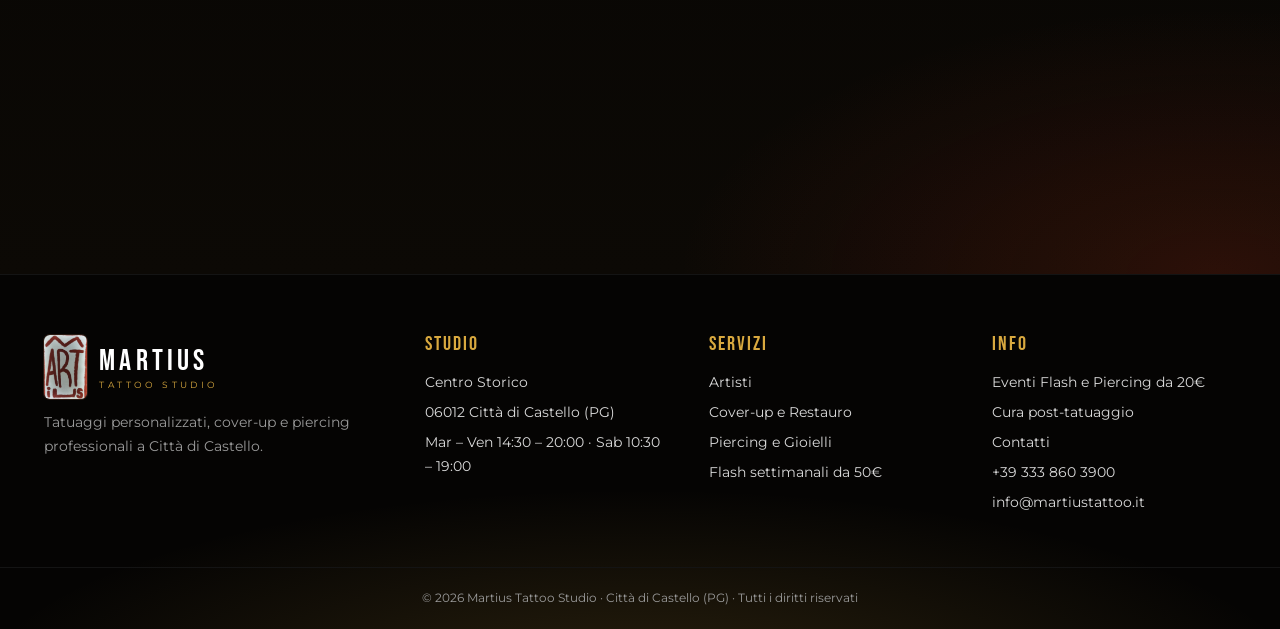
==== commit ecb02a27: "Card Piercing con nuova foto e card Flash come Eventi - Card "Piercing e gioielli": foto dell'orecch" ====
--- a/index.html
+++ b/index.html
@@ -63,10 +63,11 @@
       <a href="artisti.html" class="service-card reveal" style="background-image:url('img/hannya-colore.jpg')">
         <div><h3>TATUAGGI PERSONALIZZATI</h3><p>Disegni originali, tutti gli stili. Su consulenza.</p><span class="link-gold">SCOPRI DI PIÙ →</span></div>
       </a>
-      <a href="piercing.html" class="service-card reveal" style="background-image:url('img/fine-line-orecchio.jpg')">
+      <a href="piercing.html" class="service-card reveal" style="background-image:url('img/piercing-gioielli.jpg')">
         <div><h3>PIERCING E GIOIELLI</h3><p>Piercing professionali. Gioielli in titanio e oro.</p><span class="link-gold">SCOPRI DI PIÙ →</span></div>
       </a>
-      <a href="flash.html" class="service-card reveal" style="background-image:url('img/tigre-clessidra.jpg')">
+      <a href="flash.html" class="service-card event-card-img reveal" style="background-image:url('img/tigre-clessidra.jpg')">
+        <div class="event-badge">50€<small>FLASH TATTOO</small></div>
         <div><h3>FLASH DA 50€</h3><p>Nuovi disegni ogni settimana.</p><span class="link-gold">SCOPRI DI PIÙ →</span></div>
       </a>
       <a href="eventi.html" class="service-card event-card-img reveal" style="background-image:url('img/hero-eventi.jpg')">
--- a/css/style.css
+++ b/css/style.css
@@ -443,7 +443,12 @@
 /* ---------- Card servizi con foto ---------- */
 .service-card { background-size: cover; background-position: center; }
 .service-card::before { background: linear-gradient(0deg, rgba(0,0,0,.92) 8%, rgba(0,0,0,.35) 55%, rgba(0,0,0,.05)); }
-.event-card-img .event-badge { text-shadow: 0 2px 16px rgba(0,0,0,.8); }
+.event-card-img::after {
+  content: ""; position: absolute; inset: 0; pointer-events: none;
+  background: linear-gradient(180deg, rgba(0,0,0,.65) 0%, transparent 38%);
+}
+.event-card-img .event-badge { z-index: 1; font-size: 96px; text-shadow: 0 2px 18px rgba(0,0,0,.9), 0 0 30px rgba(217,169,63,.35); }
+.event-card-img .event-badge small { font-size: 28px; letter-spacing: .04em; color: var(--white); }
 
 /* ---------- Hero con foto affiancata (es. pagina Piercing) ---------- */
 .hero.hero-side { background-color: #050403; background-size: 0 0; }
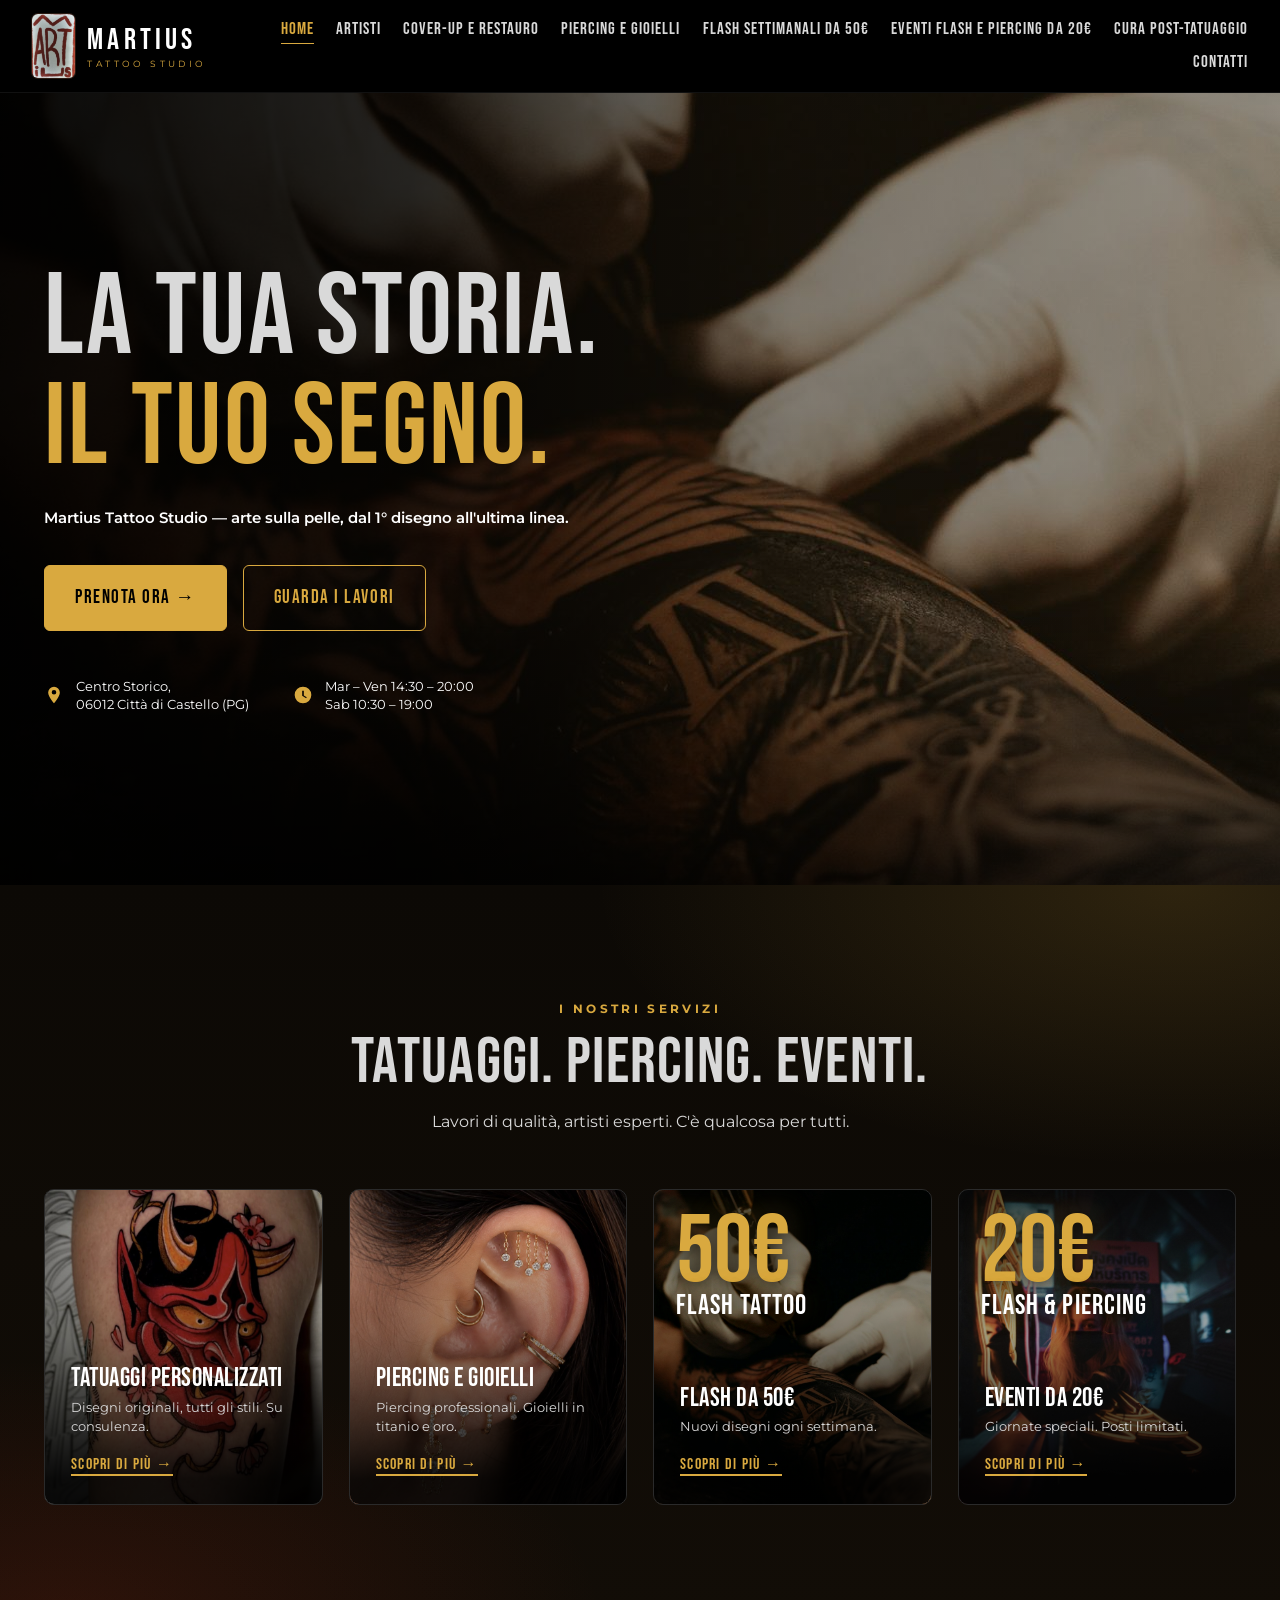
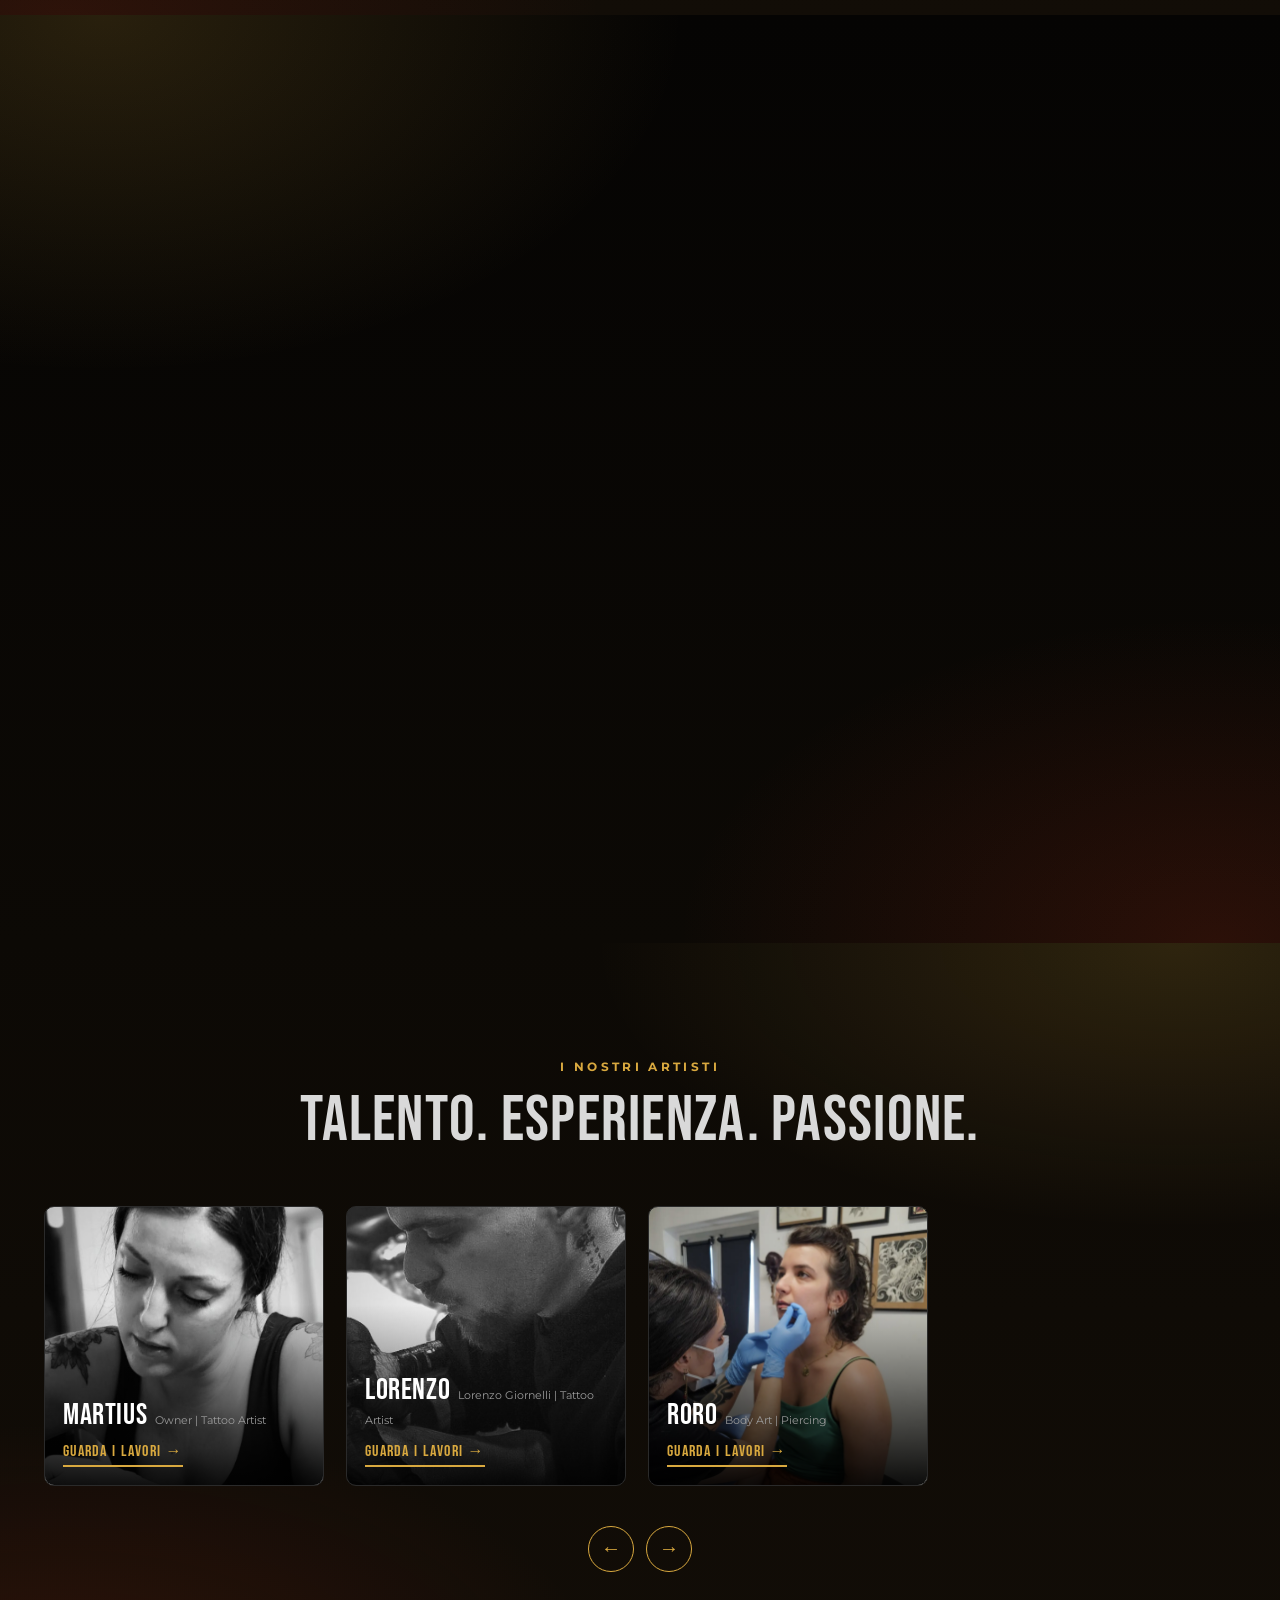
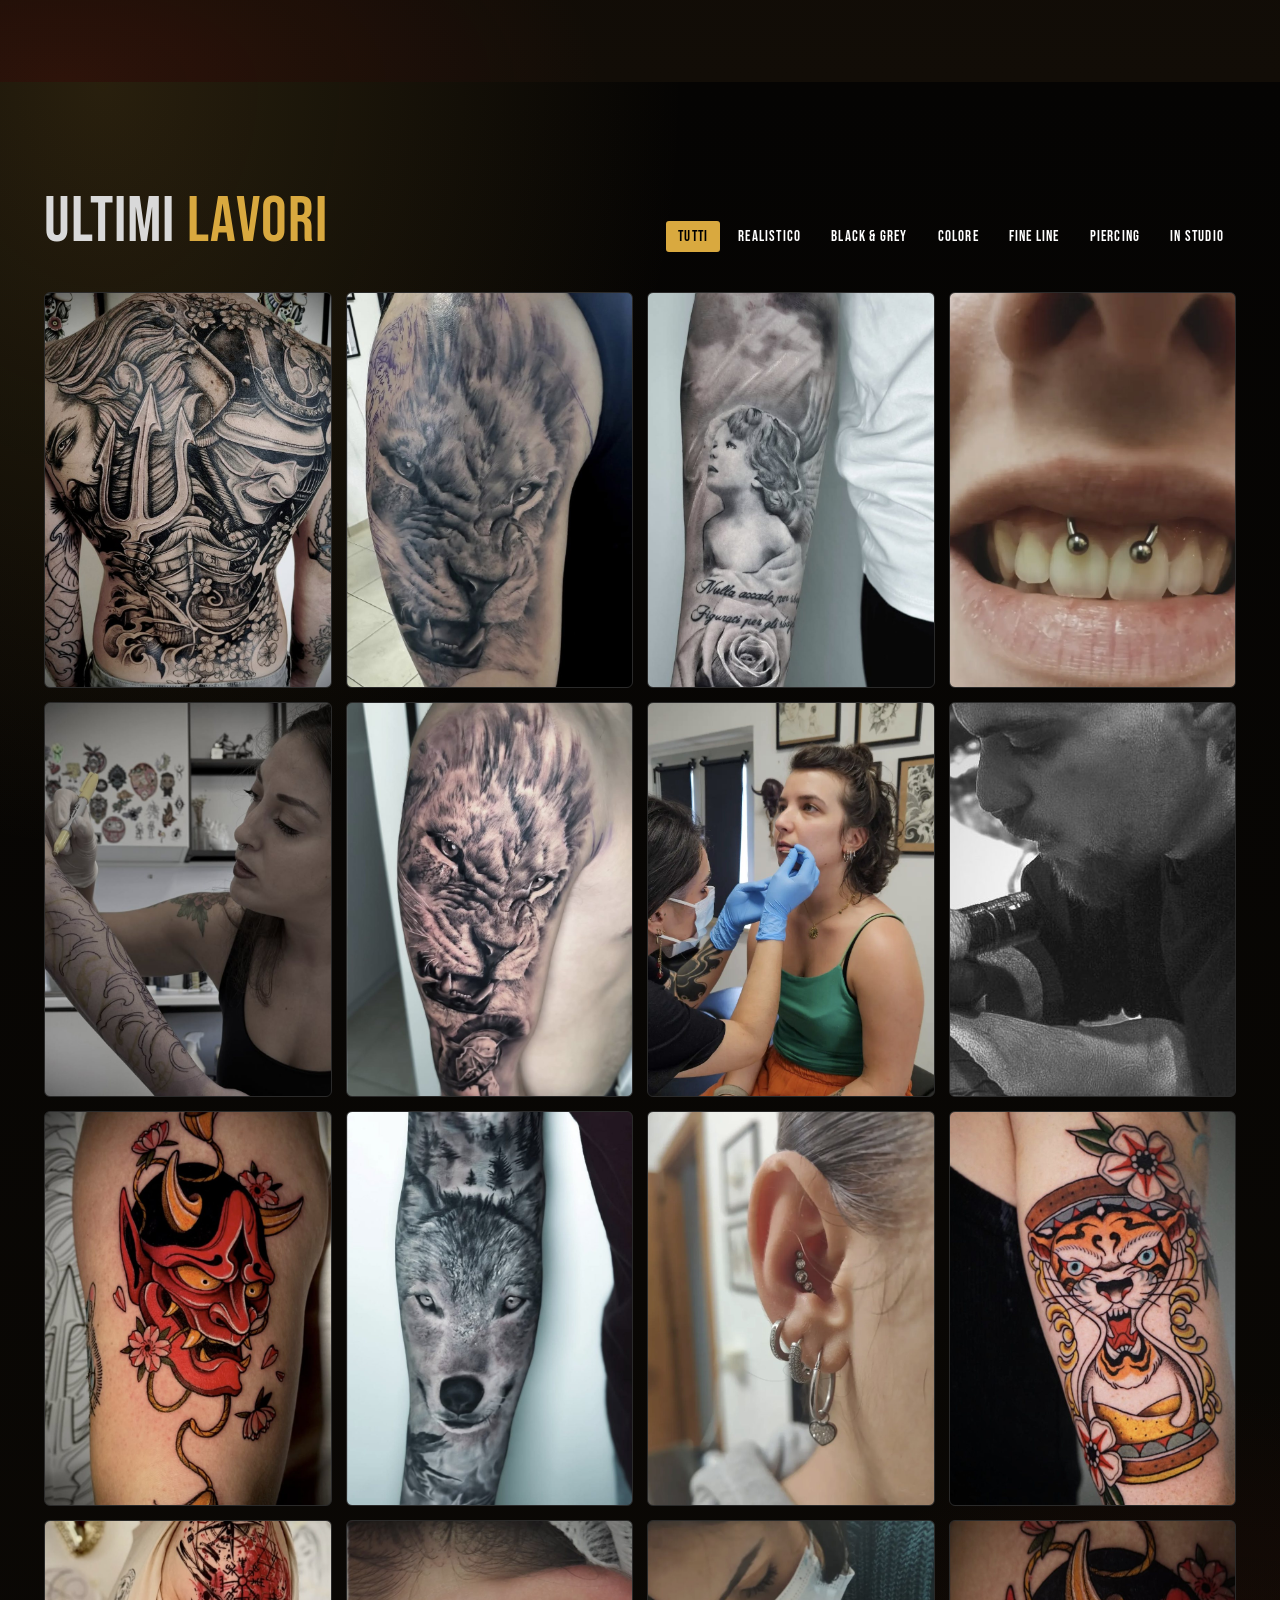
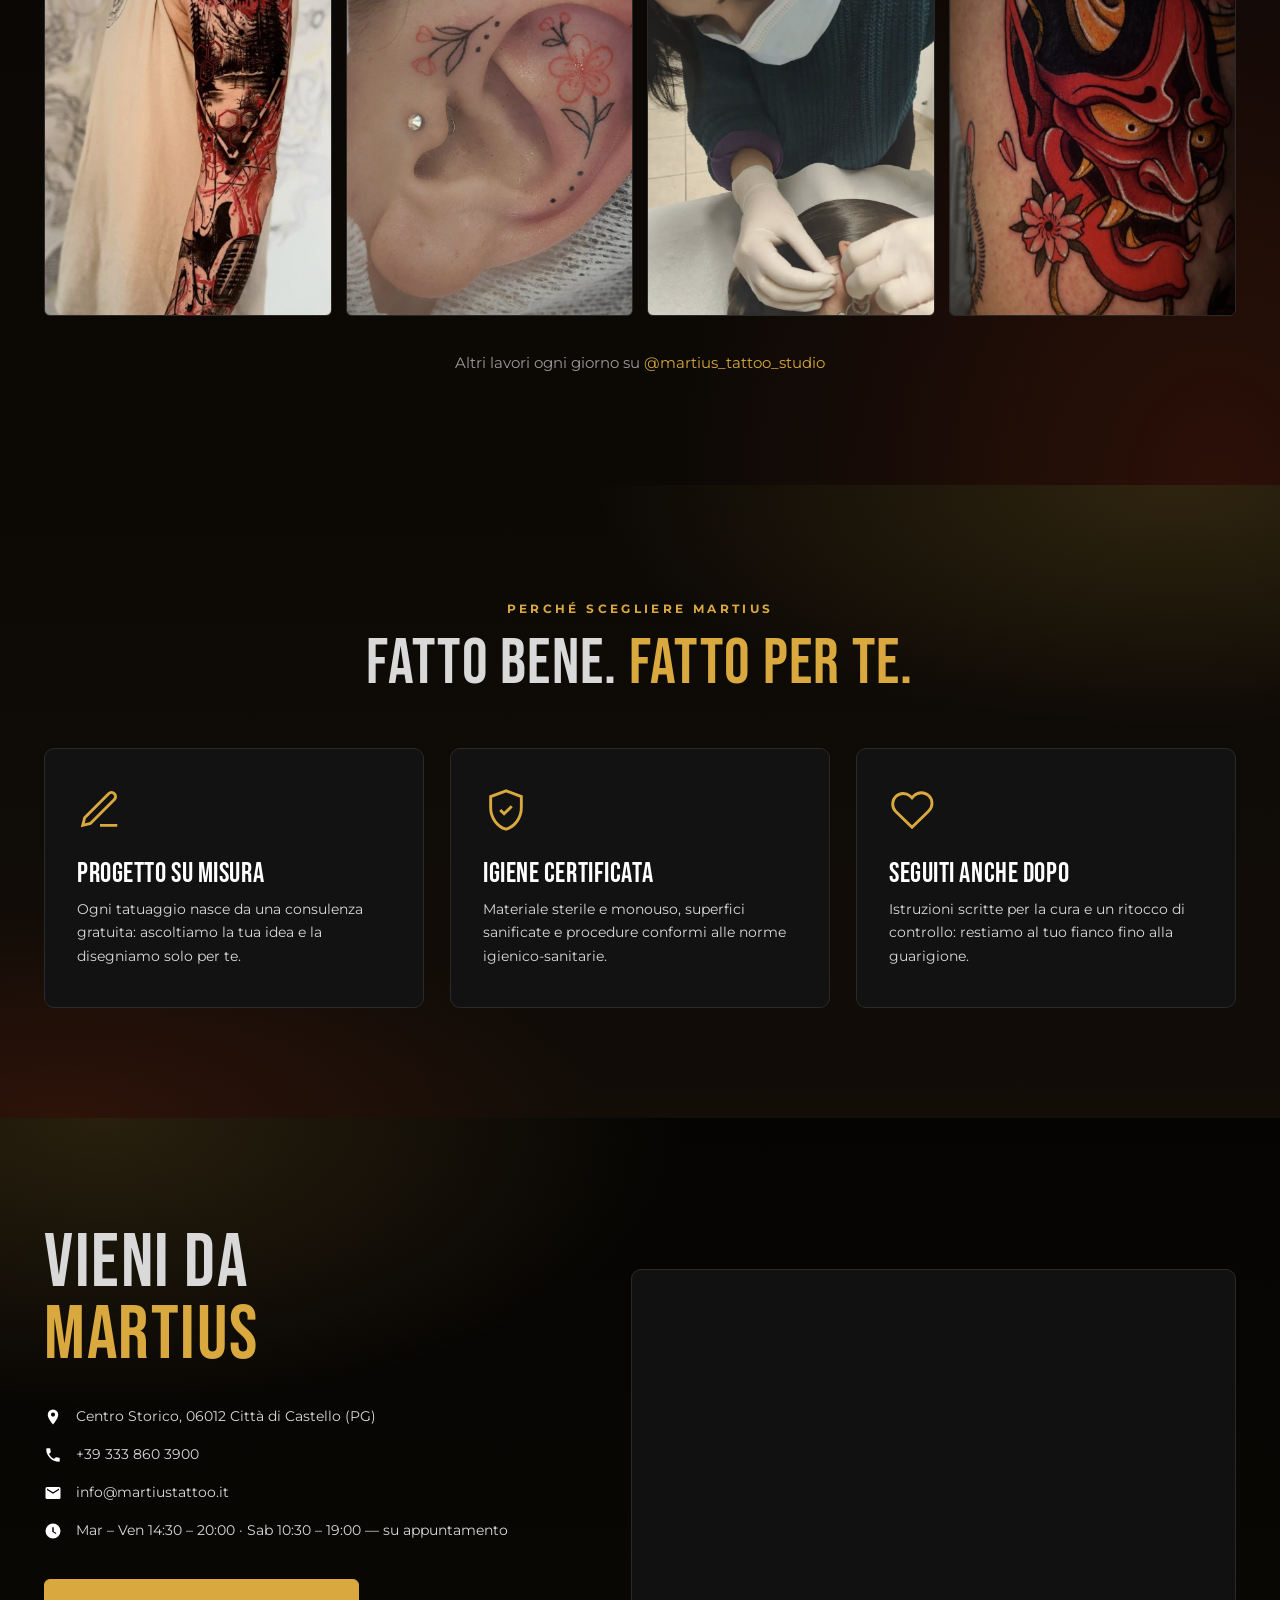
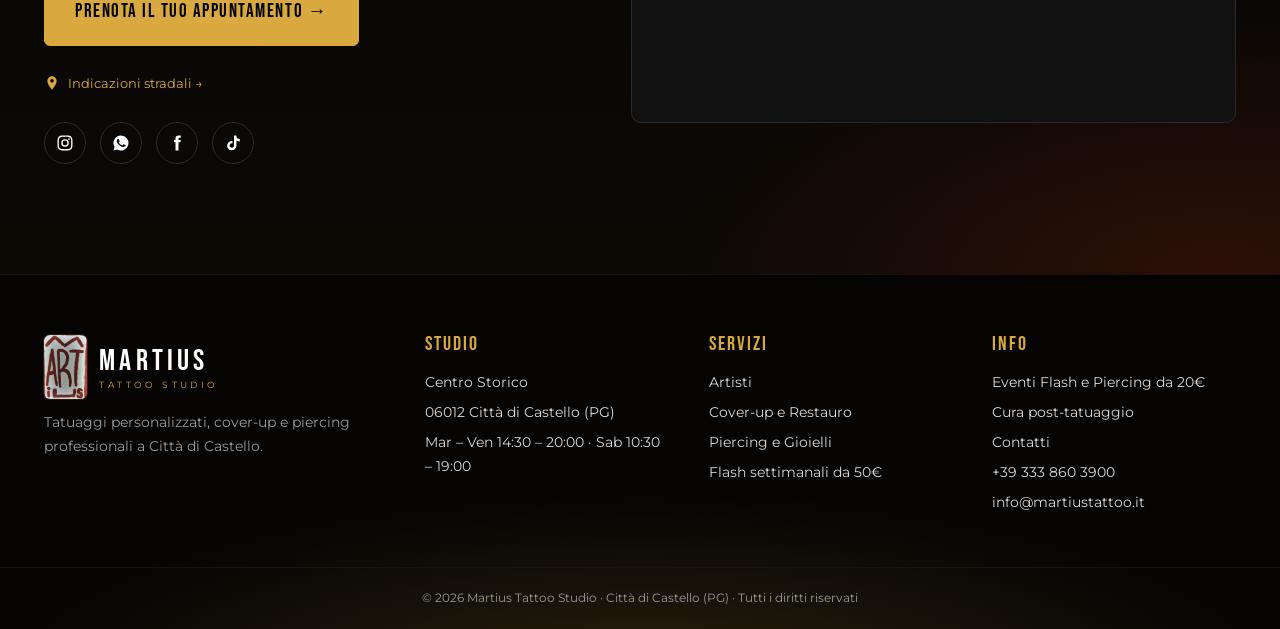
==== commit 7d47954a: "Nuova foto per la card Flash da 50€ Foto scura e calda del tatuatore al lavoro, ritagliata e colorat" ====
--- a/index.html
+++ b/index.html
@@ -66,7 +66,7 @@
       <a href="piercing.html" class="service-card reveal" style="background-image:url('img/piercing-gioielli.jpg')">
         <div><h3>PIERCING E GIOIELLI</h3><p>Piercing professionali. Gioielli in titanio e oro.</p><span class="link-gold">SCOPRI DI PIÙ →</span></div>
       </a>
-      <a href="flash.html" class="service-card event-card-img reveal" style="background-image:url('img/tigre-clessidra.jpg')">
+      <a href="flash.html" class="service-card event-card-img reveal" style="background-image:url('img/card-flash.jpg')">
         <div class="event-badge">50€<small>FLASH TATTOO</small></div>
         <div><h3>FLASH DA 50€</h3><p>Nuovi disegni ogni settimana.</p><span class="link-gold">SCOPRI DI PIÙ →</span></div>
       </a>
